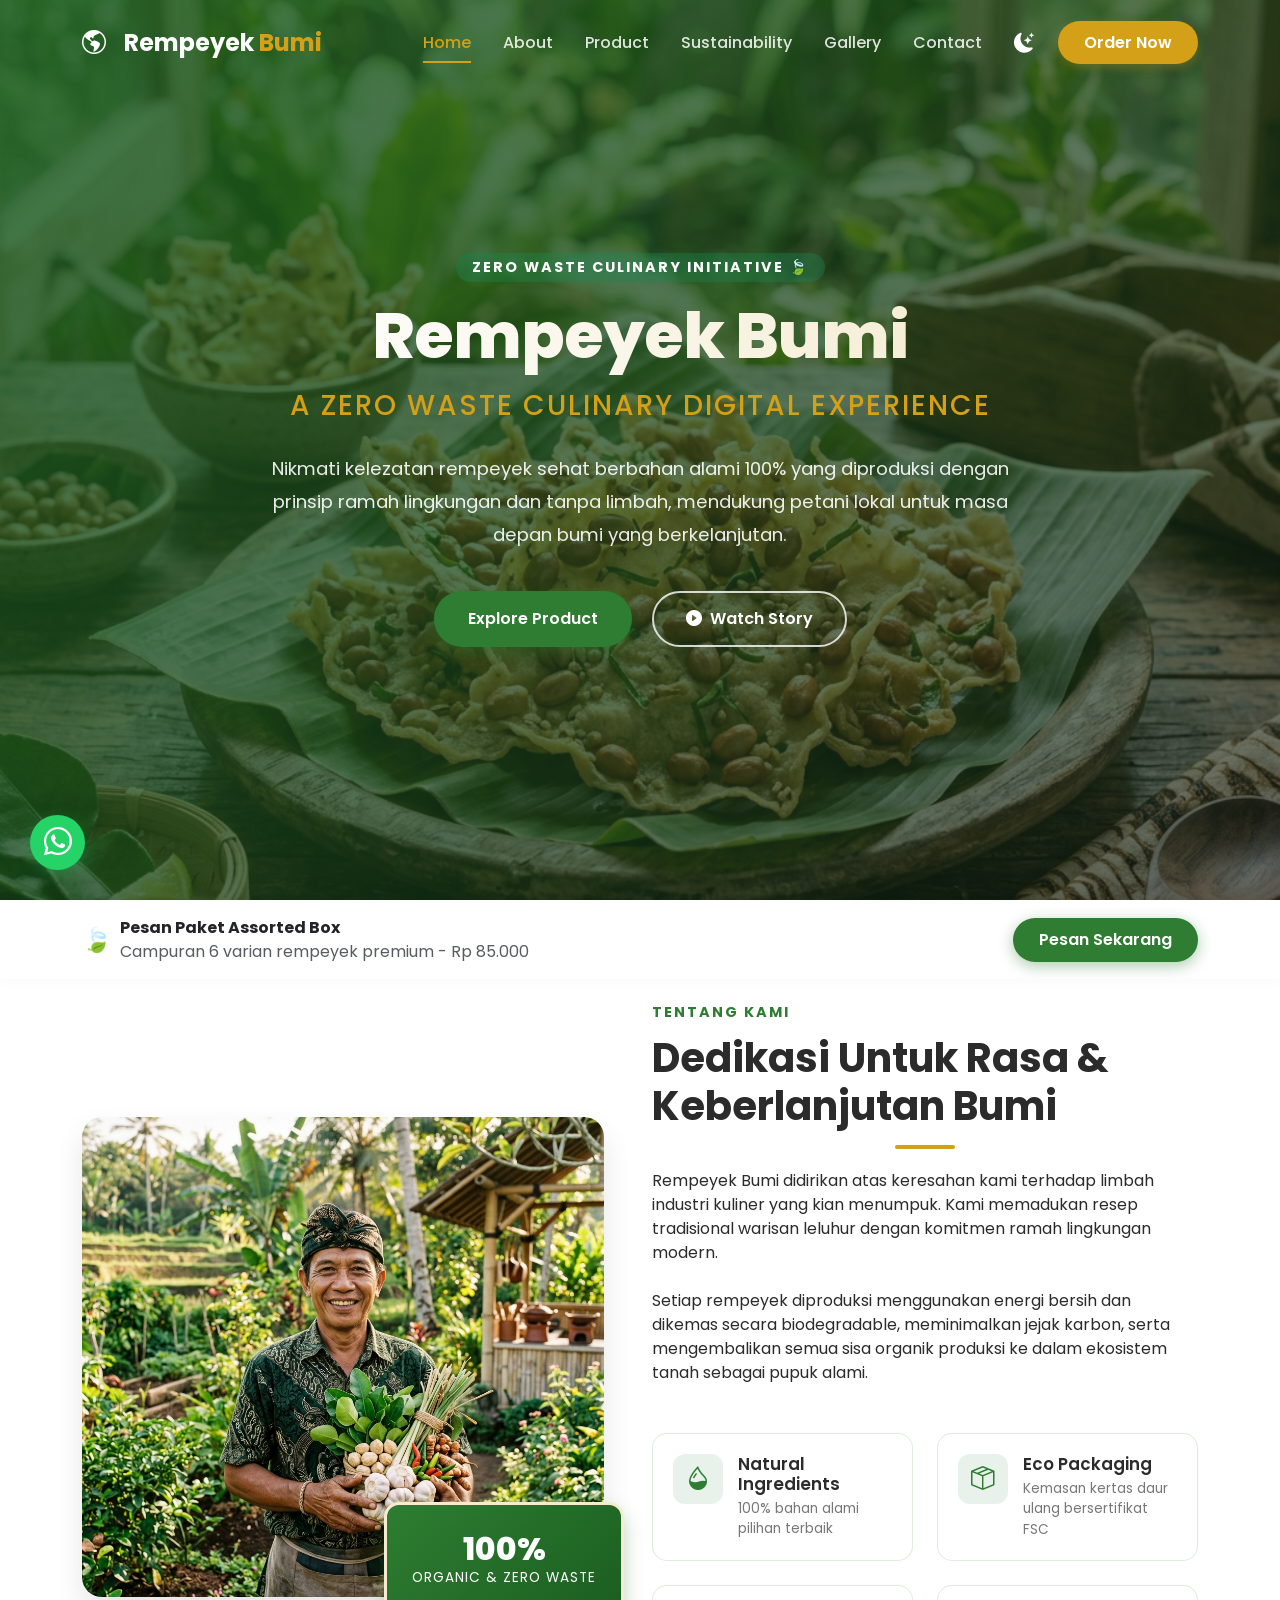
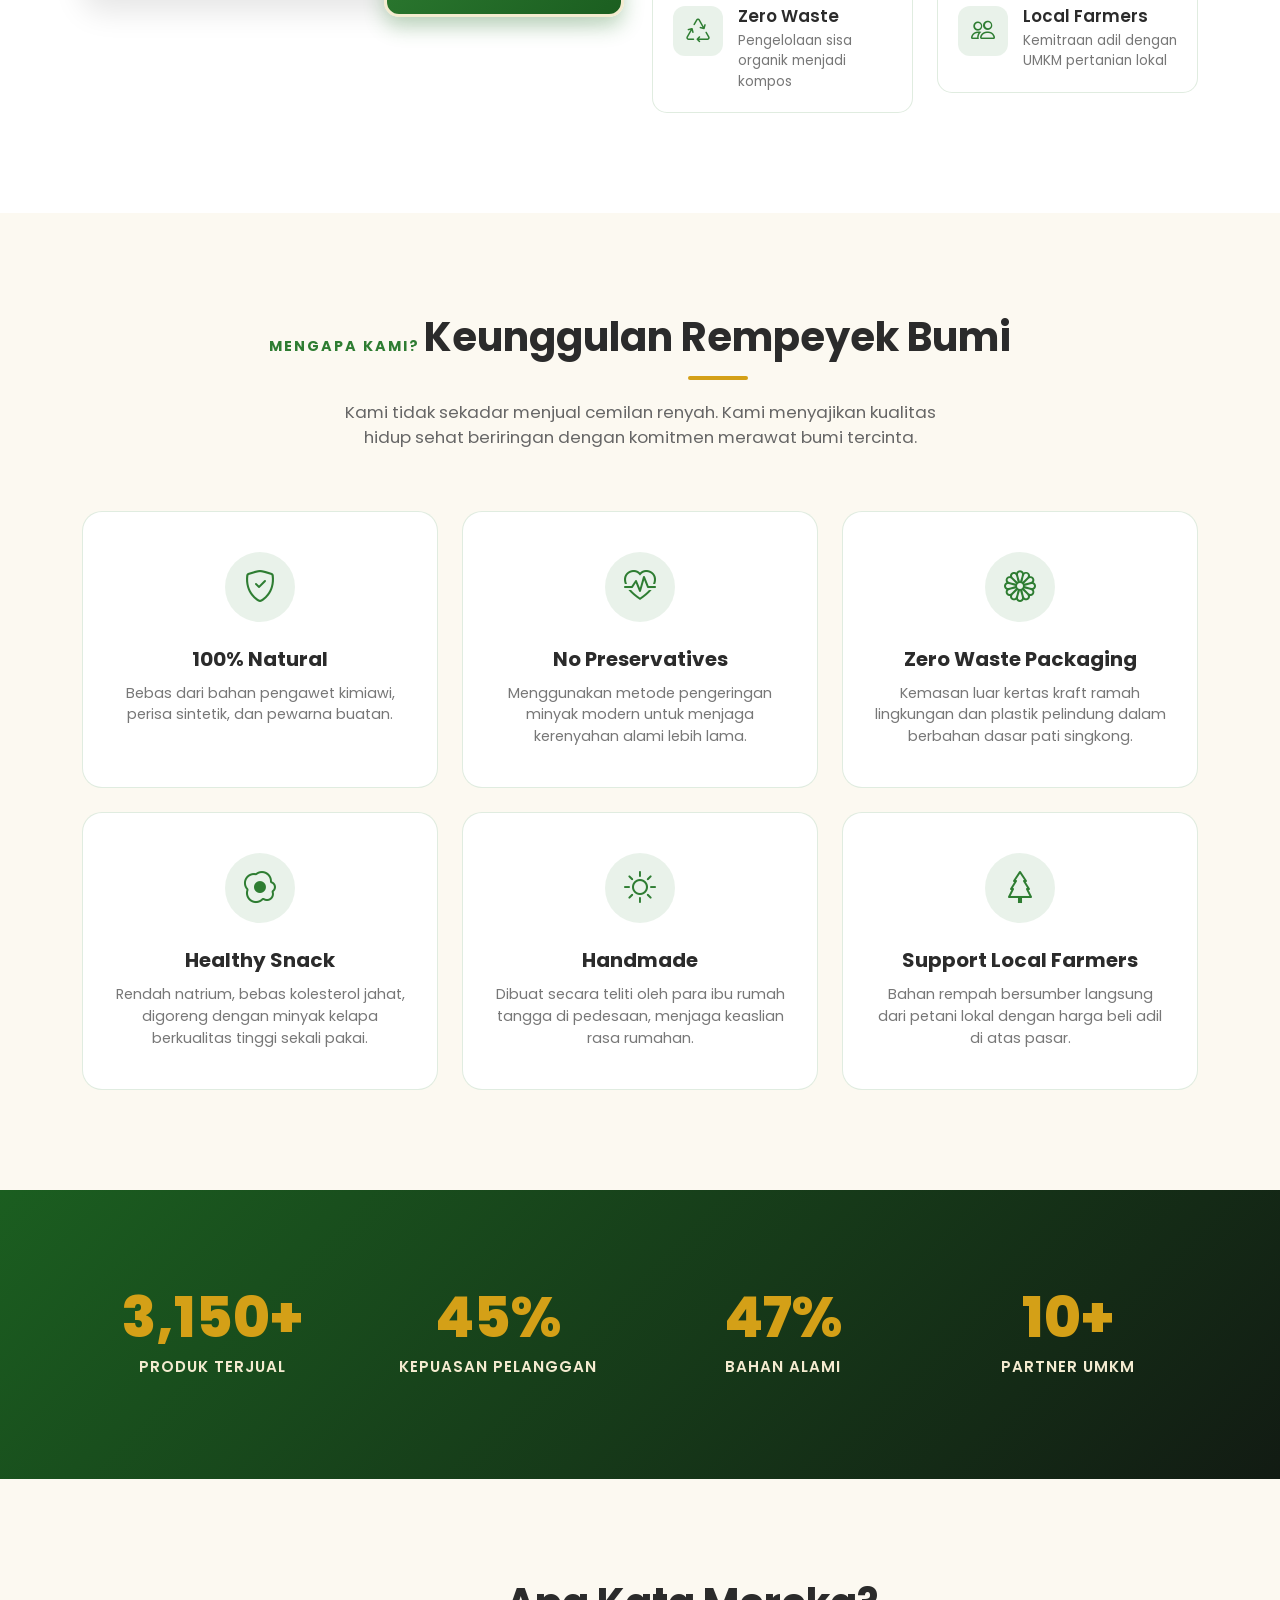
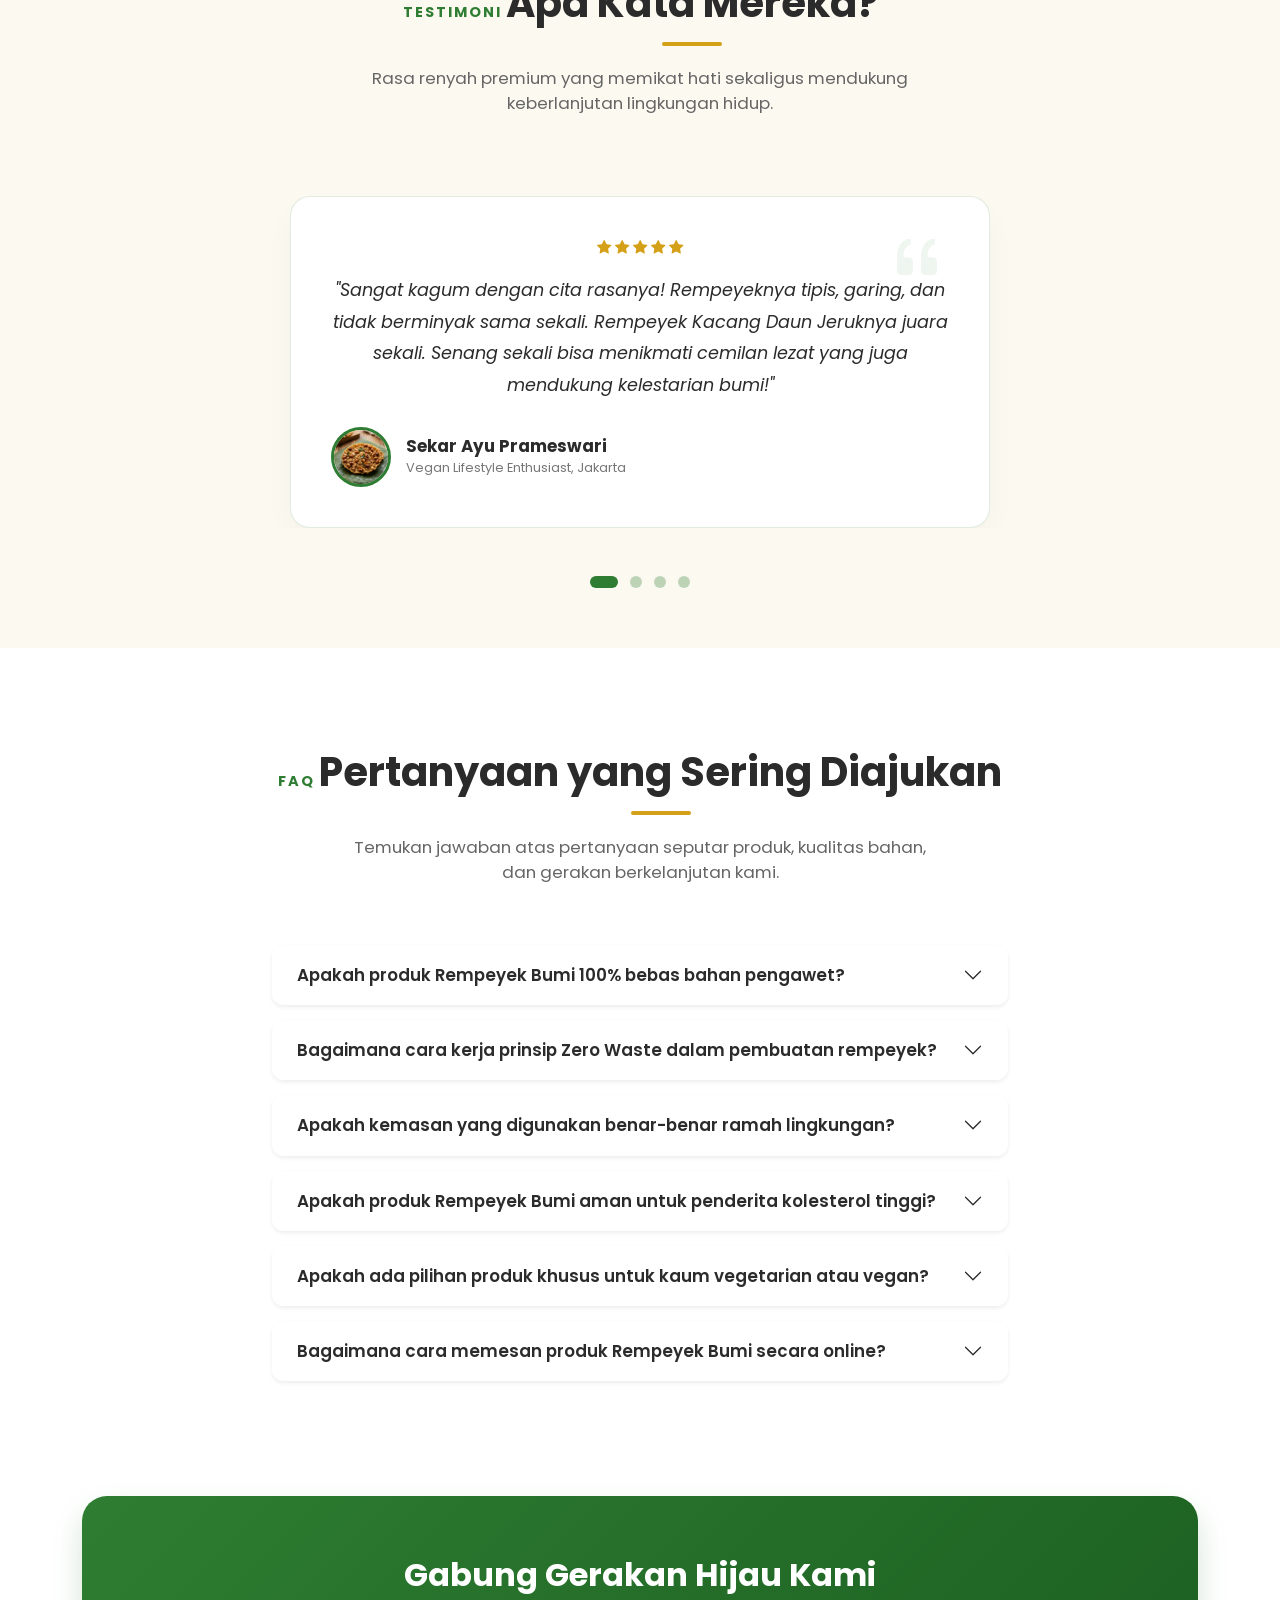
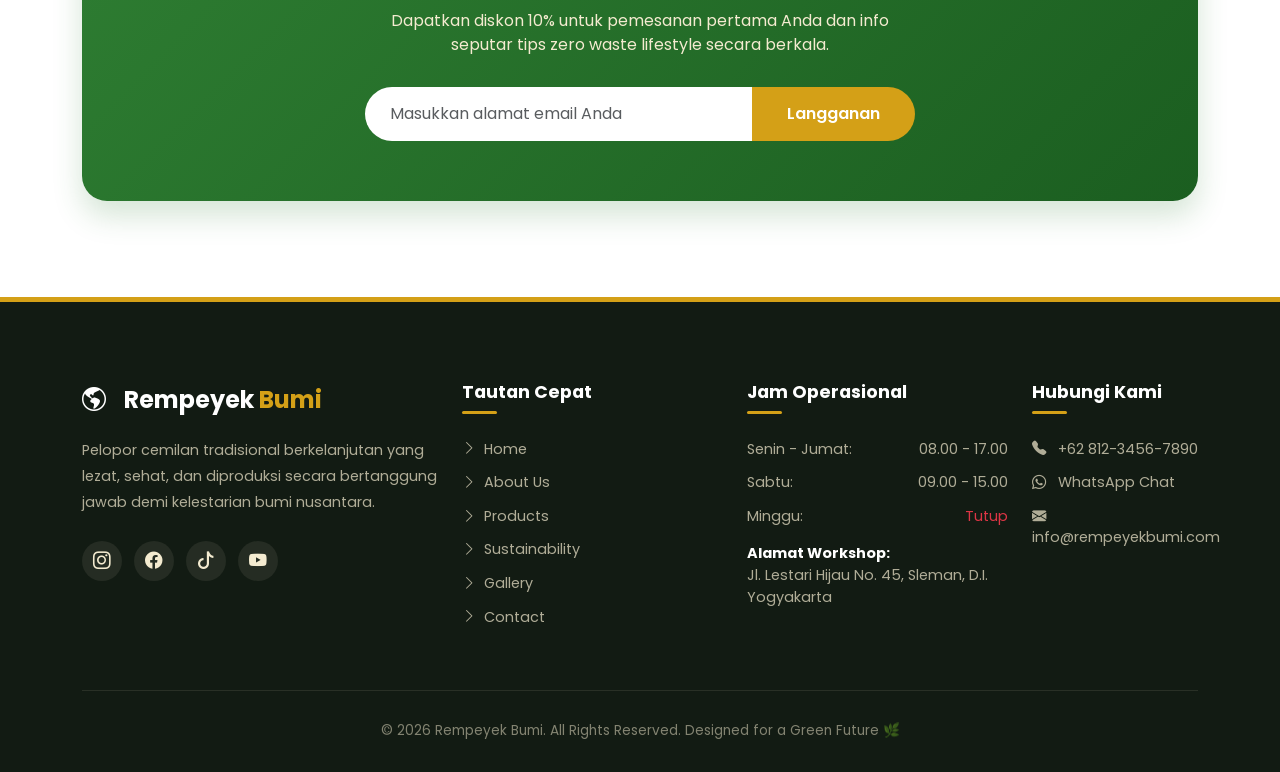
==== index.html @ d3e13c8d "project lomba" ====
<!DOCTYPE html>
<html lang="id">
<head>
    <meta charset="UTF-8">
    <meta name="viewport" content="width=device-width, initial-scale=1.0">
    <title>Rempeyek Bumi | A Zero Waste Culinary Digital Experience</title>
    <meta name="description" content="Nikmati rempeyek sehat berbahan alami yang diproduksi dengan prinsip ramah lingkungan dan zero-waste untuk masa depan yang lebih hijau.">
    <meta name="keywords" content="Rempeyek Bumi, Rempeyek Sehat, Zero Waste Culinary, Eco Friendly Snack, Rempeyek Premium, Kuliner Berkelanjutan">
    <meta name="author" content="Rempeyek Bumi Team">

    <!-- Favicon -->
    <link rel="icon" type="image/png" href="assets/logo.png" onerror="this.src='https://cdn-icons-png.flaticon.com/512/188/188333.png'">

    <!-- Google Fonts (Poppins) -->
    <link rel="preconnect" href="https://fonts.googleapis.com">
    <link rel="preconnect" href="https://fonts.gstatic.com" crossorigin>
    <link href="https://fonts.googleapis.com/css2?family=Poppins:ital,wght@0,300;0,400;0,500;0,600;0,700;0,800;1,400&display=swap" rel="stylesheet">

    <!-- Bootstrap 5 CSS -->
    <link href="https://cdn.jsdelivr.net/npm/bootstrap@5.3.3/dist/css/bootstrap.min.css" rel="stylesheet">
    
    <!-- Bootstrap Icons -->
    <link href="https://cdn.jsdelivr.net/npm/bootstrap-icons@1.11.3/font/bootstrap-icons.min.css" rel="stylesheet">

    <!-- Custom CSS -->
    <link rel="stylesheet" href="css/style.css">
    <link rel="stylesheet" href="css/responsive.css">
   
</head>
<body>

    <!-- Preloader -->
    <div id="preloader">
        <div class="spinner"></div>
    </div>

    <!-- Scroll Progress Bar -->
    <div class="scroll-progress-container">
        <div class="scroll-progress-bar"></div>
    </div>

    <!-- Sticky Navbar -->
    <nav class="navbar navbar-expand-lg fixed-top">
        <div class="container">
            <a class="navbar-brand" href="index.html">
                <i class="bi bi-globe-americas text-accent me-2"></i>
                <span class="fw-bold">Rempeyek <span style="color: var(--accent-color);">Bumi</span></span>
            </a>
            
            <div class="d-flex align-items-center d-lg-none gap-2">
                <!-- Dark Mode Toggle Mobile -->
                <button class="theme-toggle-btn" id="themeToggleMobile" onclick="document.getElementById('themeToggle').click()" aria-label="Toggle Theme">
                    <i class="bi bi-moon-stars-fill"></i>
                </button>
                <button class="navbar-toggler" type="button" data-bs-toggle="collapse" data-bs-target="#navbarNav" aria-controls="navbarNav" aria-expanded="false" aria-label="Toggle navigation">
                    <span class="navbar-toggler-icon"></span>
                </button>
            </div>

            <div class="collapse navbar-collapse" id="navbarNav">
                <ul class="navbar-nav ms-auto align-items-lg-center">
                    <li class="nav-item">
                        <a class="nav-link" href="index.html">Home</a>
                    </li>
                    <li class="nav-item">
                        <a class="nav-link" href="about.html">About</a>
                    </li>
                    <li class="nav-item">
                        <a class="nav-link" href="product.html">Product</a>
                    </li>
                    <li class="nav-item">
                        <a class="nav-link" href="sustainability.html">Sustainability</a>
                    </li>
                    <li class="nav-item">
                        <a class="nav-link" href="sustainability.html#gallery">Gallery</a>
                    </li>
                    <li class="nav-item">
                        <a class="nav-link" href="contact.html">Contact</a>
                    </li>
                    <!-- Dark Mode Toggle Desktop -->
                    <li class="nav-item d-none d-lg-block ms-2 me-3">
                        <button class="theme-toggle-btn" id="themeToggle" aria-label="Toggle Theme">
                            <i class="bi bi-moon-stars-fill"></i>
                        </button>
                    </li>
                    <li class="nav-item">
                        <a class="btn-nav-order" href="product.html">Order Now</a>
                    </li>
                </ul>
            </div>
        </div>
    </nav>

    <!-- Hero Section -->
    <header class="hero-section" style="background-image: url('img/hero-bg.png');">
        <div class="hero-overlay"></div>
        <div class="container text-center hero-content">
            <span class="section-tag text-white bg-success px-3 py-1 rounded-pill mb-3 fs-7" style="--bs-bg-opacity: .35;">
                Zero Waste Culinary Initiative 🍃
            </span>
            <h1 class="hero-title fade-up-element animated">Rempeyek Bumi</h1>
            <p class="hero-subtitle fade-up-element animated">A Zero Waste Culinary Digital Experience</p>
            <p class="hero-desc mx-auto fade-up-element animated">
                Nikmati kelezatan rempeyek sehat berbahan alami 100% yang diproduksi dengan prinsip ramah lingkungan dan tanpa limbah, mendukung petani lokal untuk masa depan bumi yang berkelanjutan.
            </p>
            <div class="hero-buttons fade-up-element animated">
                <a href="product.html" class="btn btn-primary-custom">Explore Product</a>
                <button type="button" class="btn btn-secondary-custom" data-bs-toggle="modal" data-bs-target="#videoStoryModal">
                    <i class="bi bi-play-circle-fill"></i> Watch Story
                </button>
            </div>
        </div>
    </header>

    <!-- Video Story Modal -->
    <div class="modal fade" id="videoStoryModal" tabindex="-1" aria-labelledby="videoStoryModalLabel" aria-hidden="true">
        <div class="modal-dialog modal-lg modal-dialog-centered">
            <div class="modal-content border-0" style="background-color: var(--card-bg);">
                <div class="modal-header border-0 pb-0">
                    <h5 class="modal-title fw-bold" id="videoStoryModalLabel" style="color: var(--primary-color);">Kisah Rempeyek Bumi</h5>
                    <button type="button" class="btn-close" data-bs-dismiss="modal" aria-label="Close"></button>
                </div>
                <div class="modal-body py-4">
                    <div class="ratio ratio-16x9 rounded-3 overflow-hidden shadow">
                        <!-- Premium Story Placeholder Video or beautiful visual -->
                        <iframe src="https://www.youtube.com/embed/dQw4w9WgXcQ?autoplay=0" title="Kisah Bumi Rempeyek" allowfullscreen></iframe>
                    </div>
                    <p class="mt-3 text-muted text-center fs-7">
                        Tonton bagaimana kami mengubah bahan baku lokal pilihan menjadi rempeyek premium tanpa menghasilkan limbah plastik dan sisa produksi.
                    </p>
                </div>
            </div>
        </div>
    </div>

    <!-- About Section -->
    <section class="section-padding" id="about">
        <div class="container">
            <div class="row align-items-center">
                <!-- Kiri Gambar -->
                <div class="col-lg-6 fade-up-element">
                    <div class="about-img-wrapper me-lg-4">
                        <img src="img/about-chef.png" alt="Produksi Alami Rempeyek Bumi" class="about-img">
                        <div class="about-experience-badge">
                            <h3>100%</h3>
                            <p>Organic & Zero Waste</p>
                        </div>
                    </div>
                </div>
                <!-- Kanan Deskripsi -->
                <div class="col-lg-6 mt-5 mt-lg-0 fade-up-element justify">
                    <span class="section-tag">Tentang Kami</span>
                    <h2 class="section-title text-start">Dedikasi Untuk Rasa & Keberlanjutan Bumi</h2>
                    <p class="mb-4">
                        Rempeyek Bumi didirikan atas keresahan kami terhadap limbah industri kuliner yang kian menumpuk. Kami memadukan resep tradisional warisan leluhur dengan komitmen ramah lingkungan modern. 
                    </p>
                    <p class="mb-5">
                        Setiap rempeyek diproduksi menggunakan energi bersih dan dikemas secara biodegradable, meminimalkan jejak karbon, serta mengembalikan semua sisa organik produksi ke dalam ekosistem tanah sebagai pupuk alami.
                    </p>
                    
                    <!-- 4 Icon Bootstrap Layout -->
                    <div class="row g-4">
                        <div class="col-sm-6">
                            <div class="about-icon-card">
                                <div class="about-icon-wrapper">
                                    <i class="bi bi-droplet-half"></i>
                                </div>
                                <div>
                                    <h5>Natural Ingredients</h5>
                                    <p>100% bahan alami pilihan terbaik</p>
                                </div>
                            </div>
                        </div>
                        <div class="col-sm-6">
                            <div class="about-icon-card">
                                <div class="about-icon-wrapper">
                                    <i class="bi bi-box-seam"></i>
                                </div>
                                <div>
                                    <h5>Eco Packaging</h5>
                                    <p>Kemasan kertas daur ulang bersertifikat FSC</p>
                                </div>
                            </div>
                        </div>
                        <div class="col-sm-6">
                            <div class="about-icon-card">
                                <div class="about-icon-wrapper">
                                    <i class="bi bi-recycle"></i>
                                </div>
                                <div>
                                    <h5>Zero Waste</h5>
                                    <p>Pengelolaan sisa organik menjadi kompos</p>
                                </div>
                            </div>
                        </div>
                        <div class="col-sm-6">
                            <div class="about-icon-card">
                                <div class="about-icon-wrapper">
                                    <i class="bi bi-people"></i>
                                </div>
                                <div>
                                    <h5>Local Farmers</h5>
                                    <p>Kemitraan adil dengan UMKM pertanian lokal</p>
                                </div>
                            </div>
                        </div>
                    </div>
                </div>
            </div>
        </div>
    </section>

    <!-- Why Choose Us -->
    <section class="section-padding bg-cream-section">
        <div class="container text-center">
            <span class="section-tag">Mengapa Kami?</span>
            <h2 class="section-title">Keunggulan Rempeyek Bumi</h2>
            <p class="section-desc">
                Kami tidak sekadar menjual cemilan renyah. Kami menyajikan kualitas hidup sehat beriringan dengan komitmen merawat bumi tercinta.
            </p>

            <div class="row g-4">
                <!-- 1 -->
                <div class="col-md-4 col-sm-6 fade-up-element">
                    <div class="choose-card">
                        <div class="choose-icon-wrapper">
                            <i class="bi bi-shield-check"></i>
                        </div>
                        <h4>100% Natural</h4>
                        <p>Bebas dari bahan pengawet kimiawi, perisa sintetik, dan pewarna buatan.</p>
                    </div>
                </div>
                <!-- 2 -->
                <div class="col-md-4 col-sm-6 fade-up-element">
                    <div class="choose-card">
                        <div class="choose-icon-wrapper">
                            <i class="bi bi-heart-pulse"></i>
                        </div>
                        <h4>No Preservatives</h4>
                        <p>Menggunakan metode pengeringan minyak modern untuk menjaga kerenyahan alami lebih lama.</p>
                    </div>
                </div>
                <!-- 3 -->
                <div class="col-md-4 col-sm-6 fade-up-element">
                    <div class="choose-card">
                        <div class="choose-icon-wrapper">
                            <i class="bi bi-flower1"></i>
                        </div>
                        <h4>Zero Waste Packaging</h4>
                        <p>Kemasan luar kertas kraft ramah lingkungan dan plastik pelindung dalam berbahan dasar pati singkong.</p>
                    </div>
                </div>
                <!-- 4 -->
                <div class="col-md-4 col-sm-6 fade-up-element">
                    <div class="choose-card">
                        <div class="choose-icon-wrapper">
                            <i class="bi bi-egg-fried"></i>
                        </div>
                        <h4>Healthy Snack</h4>
                        <p>Rendah natrium, bebas kolesterol jahat, digoreng dengan minyak kelapa berkualitas tinggi sekali pakai.</p>
                    </div>
                </div>
                <!-- 5 -->
                <div class="col-md-4 col-sm-6 fade-up-element">
                    <div class="choose-card">
                        <div class="choose-icon-wrapper">
                            <i class="bi bi-brightness-high"></i>
                        </div>
                        <h4>Handmade</h4>
                        <p>Dibuat secara teliti oleh para ibu rumah tangga di pedesaan, menjaga keaslian rasa rumahan.</p>
                    </div>
                </div>
                <!-- 6 -->
                <div class="col-md-4 col-sm-6 fade-up-element">
                    <div class="choose-card">
                        <div class="choose-icon-wrapper">
                            <i class="bi bi-tree"></i>
                        </div>
                        <h4>Support Local Farmers</h4>
                        <p>Bahan rempah bersumber langsung dari petani lokal dengan harga beli adil di atas pasar.</p>
                    </div>
                </div>
            </div>
        </div>
    </section>

    <!-- Statistics Section -->
    <section class="stats-section">
        <div class="container">
            <div class="row text-center g-4">
                <div class="col-md-3 col-6">
                    <div class="stats-card">
                        <div class="stats-number" data-count="5000" data-suffix="+">0</div>
                        <div class="stats-label">Produk Terjual</div>
                    </div>
                </div>
                <div class="col-md-3 col-6">
                    <div class="stats-card">
                        <div class="stats-number" data-count="95" data-suffix="%">0</div>
                        <div class="stats-label">Kepuasan Pelanggan</div>
                    </div>
                </div>
                <div class="col-md-3 col-6">
                    <div class="stats-card">
                        <div class="stats-number" data-count="100" data-suffix="%">0</div>
                        <div class="stats-label">Bahan Alami</div>
                    </div>
                </div>
                <div class="col-md-3 col-6">
                    <div class="stats-card">
                        <div class="stats-number" data-count="20" data-suffix="+">0</div>
                        <div class="stats-label">Partner UMKM</div>
                    </div>
                </div>
            </div>
        </div>
    </section>

    <!-- Customer Testimonials -->
    <section class="section-padding bg-cream-section">
        <div class="container text-center">
            <span class="section-tag">Testimoni</span>
            <h2 class="section-title">Apa Kata Mereka?</h2>
            <p class="section-desc">
                Rasa renyah premium yang memikat hati sekaligus mendukung keberlanjutan lingkungan hidup.
            </p>

            <!-- Bootstrap Carousel Testimonial -->
            <div id="testimonialCarousel" class="carousel slide testimonial-carousel fade-up-element" data-bs-ride="carousel">
                <div class="carousel-indicators mb-0" style="bottom: -40px;">
                    <button type="button" data-bs-target="#testimonialCarousel" data-bs-slide-to="0" class="active" aria-current="true" aria-label="Slide 1"></button>
                    <button type="button" data-bs-target="#testimonialCarousel" data-bs-slide-to="1" aria-label="Slide 2"></button>
                    <button type="button" data-bs-target="#testimonialCarousel" data-bs-slide-to="2" aria-label="Slide 3"></button>
                    <button type="button" data-bs-target="#testimonialCarousel" data-bs-slide-to="3" aria-label="Slide 4"></button>
                </div>
                <div class="carousel-inner">
                    <!-- Testimonial 1 -->
                    <div class="carousel-item active">
                        <div class="testimonial-card">
                            <i class="bi bi-quote testimonial-quote-icon"></i>
                            <div class="product-rating mb-3">
                                <i class="bi bi-star-fill"></i>
                                <i class="bi bi-star-fill"></i>
                                <i class="bi bi-star-fill"></i>
                                <i class="bi bi-star-fill"></i>
                                <i class="bi bi-star-fill"></i>
                            </div>
                            <p class="testimonial-text">
                                "Sangat kagum dengan cita rasanya! Rempeyeknya tipis, garing, dan tidak berminyak sama sekali. Rempeyek Kacang Daun Jeruknya juara sekali. Senang sekali bisa menikmati cemilan lezat yang juga mendukung kelestarian bumi!"
                            </p>
                            <div class="testimonial-user">
                                <img src="img/prod-kacang.png" alt="Foto Pelanggan" class="testimonial-user-img" onerror="this.src='https://images.unsplash.com/photo-1534528741775-53994a69daeb?auto=format&fit=crop&w=150&q=80'">
                                <div class="testimonial-user-info text-start">
                                    <h5>Sekar Ayu Prameswari</h5>
                                    <p>Vegan Lifestyle Enthusiast, Jakarta</p>
                                </div>
                            </div>
                        </div>
                    </div>
                    <!-- Testimonial 2 -->
                    <div class="carousel-item">
                        <div class="testimonial-card">
                            <i class="bi bi-quote testimonial-quote-icon"></i>
                            <div class="product-rating mb-3">
                                <i class="bi bi-star-fill"></i>
                                <i class="bi bi-star-fill"></i>
                                <i class="bi bi-star-fill"></i>
                                <i class="bi bi-star-fill"></i>
                                <i class="bi bi-star-half"></i>
                            </div>
                            <p class="testimonial-text">
                                "Biasanya saya khawatir kalau makan rempeyek karena minyaknya yang berlebih. Tapi di Rempeyek Bumi ini rasanya sangat bersih di tenggorokan, tidak seret. Pengemasan dengan kantong kertas daur ulang juga sangat rapi dan estetik."
                            </p>
                            <div class="testimonial-user">
                                <img src="img/prod-teri.png" alt="Foto Pelanggan" class="testimonial-user-img" onerror="this.src='https://images.unsplash.com/photo-1507003211169-0a1dd7228f2d?auto=format&fit=crop&w=150&q=80'">
                                <div class="testimonial-user-info text-start">
                                    <h5>Budi Hartono</h5>
                                    <p>Pecinta Kuliner Nusantara, Bandung</p>
                                </div>
                            </div>
                        </div>
                    </div>
                    <!-- Testimonial 3 -->
                    <div class="carousel-item">
                        <div class="testimonial-card">
                            <i class="bi bi-quote testimonial-quote-icon"></i>
                            <div class="product-rating mb-3">
                                <i class="bi bi-star-fill"></i>
                                <i class="bi bi-star-fill"></i>
                                <i class="bi bi-star-fill"></i>
                                <i class="bi bi-star-fill"></i>
                                <i class="bi bi-star-fill"></i>
                            </div>
                            <p class="testimonial-text">
                                "Keluarga saya paling suka Rempeyek Udang. Udang rebonnya melimpah dan renyah. Konsep ramah lingkungan zero waste-nya benar-benar nyata, bahkan sisa remukannya saya pakai untuk taburan nasi hangat, tidak terbuang!"
                            </p>
                            <div class="testimonial-user">
                                <img src="img/prod-udang.png" alt="Foto Pelanggan" class="testimonial-user-img" onerror="this.src='https://images.unsplash.com/photo-1494790108377-be9c29b29330?auto=format&fit=crop&w=150&q=80'">
                                <div class="testimonial-user-info text-start">
                                    <h5>Citra Lestari</h5>
                                    <p>Ibu Rumah Tangga, Yogyakarta</p>
                                </div>
                            </div>
                        </div>
                    </div>
                    <!-- Testimonial 4 -->
                    <div class="carousel-item">
                        <div class="testimonial-card">
                            <i class="bi bi-quote testimonial-quote-icon"></i>
                            <div class="product-rating mb-3">
                                <i class="bi bi-star-fill"></i>
                                <i class="bi bi-star-fill"></i>
                                <i class="bi bi-star-fill"></i>
                                <i class="bi bi-star-fill"></i>
                                <i class="bi bi-star-fill"></i>
                            </div>
                            <p class="testimonial-text">
                                "Sebagai pegiat gerakan zero waste, saya sangat mendukung inisiatif Rempeyek Bumi. Cemilannya sangat nikmat dan ramah lingkungan. Pelayanannya ramah dan pengiriman menggunakan kotak kardus bekas bersih daur ulang yang keren."
                            </p>
                            <div class="testimonial-user">
                                <img src="img/prod-daunjeruk.png" alt="Foto Pelanggan" class="testimonial-user-img" onerror="this.src='https://images.unsplash.com/photo-1628157582853-a796fa650a6a?auto=format&fit=crop&w=150&q=80'">
                                <div class="testimonial-user-info text-start">
                                    <h5>Dimas Prasetyo</h5>
                                    <p>Aktivis Lingkungan Hidup, Surabaya</p>
                                </div>
                            </div>
                        </div>
                    </div>
                </div>
            </div>
        </div>
    </section>

    <!-- FAQ Accordion -->
    <section class="section-padding">
        <div class="container">
            <div class="text-center">
                <span class="section-tag">FAQ</span>
                <h2 class="section-title">Pertanyaan yang Sering Diajukan</h2>
                <p class="section-desc">
                    Temukan jawaban atas pertanyaan seputar produk, kualitas bahan, dan gerakan berkelanjutan kami.
                </p>
            </div>

            <div class="row justify-content-center">
                <div class="col-lg-8">
                    <div class="accordion faq-accordion" id="faqAccordion">
                        <!-- FAQ 1 -->
                        <div class="accordion-item border-0 shadow-sm">
                            <h3 class="accordion-header">
                                <button class="accordion-button collapsed" type="button" data-bs-toggle="collapse" data-bs-target="#faq-1" aria-expanded="false" aria-controls="faq-1">
                                    Apakah produk Rempeyek Bumi 100% bebas bahan pengawet?
                                </button>
                            </h3>
                            <div id="faq-1" class="accordion-collapse collapse" data-bs-parent="#faqAccordion">
                                <div class="accordion-body">
                                    Ya, betul sekali. Kami sama sekali tidak menggunakan bahan pengawet kimiawi. Kerenyahan rempeyek kami diperoleh dari teknik penirisan minyak sentrifugasi khusus dan kemasan yang kedap udara secara alami.
                                </div>
                            </div>
                        </div>
                        <!-- FAQ 2 -->
                        <div class="accordion-item border-0 shadow-sm">
                            <h3 class="accordion-header">
                                <button class="accordion-button collapsed" type="button" data-bs-toggle="collapse" data-bs-target="#faq-2" aria-expanded="false" aria-controls="faq-2">
                                    Bagaimana cara kerja prinsip Zero Waste dalam pembuatan rempeyek?
                                </button>
                            </h3>
                            <div id="faq-2" class="accordion-collapse collapse" data-bs-parent="#faqAccordion">
                                <div class="accordion-body">
                                    Kami menerapkan siklus tertutup. Semua kulit bawang dan sisa sayuran diolah menjadi kaldu jamur alami. Sisa minyak goreng kelapa didistribusikan ke produsen sabun organik lokal, sedangkan sisa adonan tepung yang berceceran diolah menjadi bahan kompos tanah kebun organik kami.
                                </div>
                            </div>
                        </div>
                        <!-- FAQ 3 -->
                        <div class="accordion-item border-0 shadow-sm">
                            <h3 class="accordion-header">
                                <button class="accordion-button collapsed" type="button" data-bs-toggle="collapse" data-bs-target="#faq-3" aria-expanded="false" aria-controls="faq-3">
                                    Apakah kemasan yang digunakan benar-benar ramah lingkungan?
                                </button>
                            </h3>
                            <div id="faq-3" class="accordion-collapse collapse" data-bs-parent="#faqAccordion">
                                <div class="accordion-body">
                                    Sangat benar. Kemasan luar terbuat dari kertas Kraft bersertifikat FSC yang mudah didaur ulang. Untuk menjaga kerenyahan, kami menggunakan seal dalam berbahan bio-plastik pati singkong yang dapat terurai secara biologis (biodegradable) dalam tanah hanya dalam waktu 90 hari.
                                </div>
                            </div>
                        </div>
                        <!-- FAQ 4 -->
                        <div class="accordion-item border-0 shadow-sm">
                            <h3 class="accordion-header">
                                <button class="accordion-button collapsed" type="button" data-bs-toggle="collapse" data-bs-target="#faq-4" aria-expanded="false" aria-controls="faq-4">
                                    Apakah produk Rempeyek Bumi aman untuk penderita kolesterol tinggi?
                                </button>
                            </h3>
                            <div id="faq-4" class="accordion-collapse collapse" data-bs-parent="#faqAccordion">
                                <div class="accordion-body">
                                    Produk kami digoreng menggunakan minyak kelapa organik sekali pakai (bukan minyak kelapa sawit curah yang dipakai berulang kali). Selain itu, kandungan minyak ditiriskan hingga 98% kering, sehingga sangat rendah lemak jenuh dan aman dikonsumsi sebagai cemilan sehat.
                                </div>
                            </div>
                        </div>
                        <!-- FAQ 5 -->
                        <div class="accordion-item border-0 shadow-sm">
                            <h3 class="accordion-header">
                                <button class="accordion-button collapsed" type="button" data-bs-toggle="collapse" data-bs-target="#faq-5" aria-expanded="false" aria-controls="faq-5">
                                    Apakah ada pilihan produk khusus untuk kaum vegetarian atau vegan?
                                </button>
                            </h3>
                            <div id="faq-5" class="accordion-collapse collapse" data-bs-parent="#faqAccordion">
                                <div class="accordion-body">
                                    Ada. Varian <strong>Rempeyek Vegan</strong> dan <strong>Rempeyek Daun Jeruk</strong> sama sekali tidak menggunakan udang rebon, telur, atau produk hewani lainnya. Kami mengganti telur dengan emulsi pati biji rami (flaxseed) organik untuk mendapatkan kerenyahan yang sama.
                                </div>
                            </div>
                        </div>
                        <!-- FAQ 6 -->
                        <div class="accordion-item border-0 shadow-sm">
                            <h3 class="accordion-header">
                                <button class="accordion-button collapsed" type="button" data-bs-toggle="collapse" data-bs-target="#faq-6" aria-expanded="false" aria-controls="faq-6">
                                    Bagaimana cara memesan produk Rempeyek Bumi secara online?
                                </button>
                            </h3>
                            <div id="faq-6" class="accordion-collapse collapse" data-bs-parent="#faqAccordion">
                                <div class="accordion-body">
                                    Anda cukup mengklik tombol "Order Now" atau mengunjungi menu Product untuk memilih varian rempeyek. Tombol "Pesan via WA" akan mengarahkan Anda langsung ke admin WhatsApp kami dengan pesan pemesanan yang terisi otomatis.
                                </div>
                            </div>
                        </div>
                    </div>
                </div>
            </div>
        </div>
    </section>

    <!-- Newsletter Section -->
    <section class="container pb-5 mb-5">
        <div class="newsletter-card">
            <h3>Gabung Gerakan Hijau Kami</h3>
            <p>Dapatkan diskon 10% untuk pemesanan pertama Anda dan info seputar tips zero waste lifestyle secara berkala.</p>
            <form class="newsletter-form" id="newsletterForm">
                <div class="input-group">
                    <input type="email" class="form-control newsletter-input" placeholder="Masukkan alamat email Anda" required aria-label="Email Address">
                    <button class="btn btn-newsletter" type="submit">Langganan</button>
                </div>
            </form>
        </div>
    </section>

    <!-- Footer -->
    <footer class="footer">
        <div class="container">
            <div class="row g-4">
                <div class="col-lg-4 col-md-6">
                    <a class="footer-brand" href="index.html">
                        <i class="bi bi-globe-americas text-accent me-2"></i>
                        <span>Rempeyek <span style="color: var(--accent-color);">Bumi</span></span>
                    </a>
                    <p class="footer-desc">
                        Pelopor cemilan tradisional berkelanjutan yang lezat, sehat, dan diproduksi secara bertanggung jawab demi kelestarian bumi nusantara.
                    </p>
                    <div class="social-links">
                        <a href="https://instagram.com" target="_blank" class="social-btn" aria-label="Instagram"><i class="bi bi-instagram"></i></a>
                        <a href="https://facebook.com" target="_blank" class="social-btn" aria-label="Facebook"><i class="bi bi-facebook"></i></a>
                        <a href="https://tiktok.com" target="_blank" class="social-btn" aria-label="TikTok"><i class="bi bi-tiktok"></i></a>
                        <a href="https://youtube.com" target="_blank" class="social-btn" aria-label="YouTube"><i class="bi bi-youtube"></i></a>
                    </div>
                </div>
                
                <div class="col-lg-3 col-md-6">
                    <h5 class="footer-title">Tautan Cepat</h5>
                    <ul class="footer-links">
                        <li><a href="index.html"><i class="bi bi-chevron-right me-1"></i> Home</a></li>
                        <li><a href="about.html"><i class="bi bi-chevron-right me-1"></i> About Us</a></li>
                        <li><a href="product.html"><i class="bi bi-chevron-right me-1"></i> Products</a></li>
                        <li><a href="sustainability.html"><i class="bi bi-chevron-right me-1"></i> Sustainability</a></li>
                        <li><a href="sustainability.html#gallery"><i class="bi bi-chevron-right me-1"></i> Gallery</a></li>
                        <li><a href="contact.html"><i class="bi bi-chevron-right me-1"></i> Contact</a></li>
                    </ul>
                </div>

                <div class="col-lg-3 col-md-6">
                    <h5 class="footer-title">Jam Operasional</h5>
                    <ul class="footer-links" style="color: rgba(244, 235, 208, 0.7);">
                        <li class="d-flex justify-content-between"><span>Senin - Jumat:</span> <span>08.00 - 17.00</span></li>
                        <li class="d-flex justify-content-between"><span>Sabtu:</span> <span>09.00 - 15.00</span></li>
                        <li class="d-flex justify-content-between"><span>Minggu:</span> <span class="text-danger">Tutup</span></li>
                        <li class="mt-3">
                            <span class="d-block fw-bold text-white">Alamat Workshop:</span>
                            Jl. Lestari Hijau No. 45, Sleman, D.I. Yogyakarta
                        </li>
                    </ul>
                </div>

                <div class="col-lg-2 col-md-6">
                    <h5 class="footer-title">Hubungi Kami</h5>
                    <ul class="footer-links">
                        <li><a href="tel:+6281234567890"><i class="bi bi-telephone-fill me-2 text-accent"></i> +62 812-3456-7890</a></li>
                        <li><a href="https://wa.me/6281234567890" target="_blank"><i class="bi bi-whatsapp me-2 text-accent"></i> WhatsApp Chat</a></li>
                        <li><a href="mailto:info@rempeyekbumi.com"><i class="bi bi-envelope-fill me-2 text-accent"></i> info@rempeyekbumi.com</a></li>
                    </ul>
                </div>
            </div>
            
            <div class="footer-bottom">
                <p class="mb-0">&copy; 2026 Rempeyek Bumi. All Rights Reserved. Designed for a Green Future 🌿</p>
            </div>
        </div>
    </footer>

    <!-- Back to Top Button -->
    <button class="back-to-top" aria-label="Scroll Back to Top">
        <i class="bi bi-arrow-up-short"></i>
    </button>

    <!-- Floating WhatsApp Button -->
    <a href="https://wa.me/6281234567890" target="_blank" class="whatsapp-float" aria-label="Contact via WhatsApp">
        <i class="bi bi-whatsapp"></i>
    </a>

    <!-- Sticky Order Now Action Bar -->
    <div class="sticky-order-bar d-none d-sm-block">
        <div class="container">
            <div class="d-flex justify-content-between align-items-center">
                <div class="d-flex align-items-center gap-2">
                    <span class="fs-4">🍃</span>
                    <div>
                        <strong class="text-dark dark-text-light d-block">Pesan Paket Assorted Box</strong>
                        <span class="text-muted fs-7">Campuran 6 varian rempeyek premium - Rp 85.000</span>
                    </div>
                </div>
                <button class="btn btn-primary-custom py-2 px-4" id="stickyOrderBtn">Pesan Sekarang</button>
            </div>
        </div>
    </div>

    <!-- Toast Notification Container -->
    <div class="toast-container position-fixed bottom-0 end-0 p-3" id="toastContainer"></div>

    <!-- Bootstrap 5 Bundle with Popper -->
    <script src="https://cdn.jsdelivr.net/npm/bootstrap@5.3.3/dist/js/bootstrap.bundle.min.js"></script>
    
    <!-- Custom JS -->
    <script src="js/script.js"></script>
</body>
</html>
---- css/style.css ----
/* ==========================================================================
   STYLE.CSS - Rempeyek Bumi (Zero Waste Culinary Digital Experience)
   ========================================================================== */

/* --- Google Fonts --- */
@import url('https://fonts.googleapis.com/css2?family=Poppins:ital,wght@0,300;0,400;0,500;0,600;0,700;0,800;1,400&display=swap');

/* --- Root Variables (Light Theme) --- */
:root {
    --primary-color: #2E7D32;        /* Eco Green */
    --primary-light: #4caf50;
    --primary-dark: #1b5e20;
    --secondary-color: #F4EBD0;      /* Warm Cream */
    --accent-color: #D4A017;         /* Eco Gold */
    --accent-light: #ffd700;
    --text-color: #2B2B2B;           /* Dark Charcoal */
    --bg-color: #FFFFFF;             /* Pure White */
    --card-bg: #FFFFFF;
    --footer-bg: #121B13;
    --footer-text: #F4EBD0;
    --border-color: rgba(46, 125, 50, 0.15);
    
    /* Glassmorphism Styles */
    --glass-bg: rgba(255, 255, 255, 0.85);
    --glass-border: rgba(255, 255, 255, 0.4);
    --glass-shadow: rgba(0, 0, 0, 0.08);
    
    /* Transitions */
    --transition-fast: all 0.25s ease-in-out;
    --transition-slow: all 0.5s cubic-bezier(0.4, 0, 0.2, 1);
}

/* --- Dark Theme Variables --- */
body.dark-theme {
    --primary-color: #3b9c40;        /* Brighter green for contrast */
    --primary-light: #81c784;
    --primary-dark: #0f3d12;
    --secondary-color: #2D271F;      /* Dark warm cream/brown */
    --accent-color: #E5B22D;         /* Vibrant Gold */
    --accent-light: #ffd700;
    --text-color: #F4EBD0;           /* Cream text for dark theme */
    --bg-color: #0F1610;             /* Very Dark Eco Green */
    --card-bg: #162218;              /* Slightly lighter dark green */
    --border-color: rgba(255, 255, 255, 0.1);
    
    --glass-bg: rgba(22, 34, 24, 0.85);
    --glass-border: rgba(255, 255, 255, 0.05);
    --glass-shadow: rgba(0, 0, 0, 0.3);
}

/* --- Core Reset & Styles --- */
* {
    margin: 0;
    padding: 0;
    box-sizing: border-box;
}

body {
    font-family: 'Poppins', sans-serif;
    color: var(--text-color);
    background-color: var(--bg-color);
    overflow-x: hidden;
    transition: background-color var(--transition-slow), color var(--transition-slow);
}

a {
    text-decoration: none;
    transition: var(--transition-fast);
}

ul {
    list-style: none;
    padding: 0;
    margin: 0;
}

/* --- Preloader --- */
#preloader {
    position: fixed;
    top: 0;
    left: 0;
    width: 100%;
    height: 100%;
    background-color: var(--bg-color);
    z-index: 99999;
    display: flex;
    justify-content: center;
    align-items: center;
    transition: opacity 0.5s ease, visibility 0.5s ease;
}

.spinner {
    width: 60px;
    height: 60px;
    border: 5px solid var(--secondary-color);
    border-top: 5px solid var(--primary-color);
    border-radius: 50%;
    animation: spin 1s linear infinite;
}

@keyframes spin {
    0% { transform: rotate(0deg); }
    100% { transform: rotate(360deg); }
}

/* --- Scroll Progress Bar --- */
.scroll-progress-container {
    position: fixed;
    top: 0;
    left: 0;
    width: 100%;
    height: 4px;
    z-index: 10000;
    background: transparent;
}

.scroll-progress-bar {
    height: 100%;
    background: linear-gradient(to right, var(--primary-color), var(--accent-color));
    width: 0%;
    transition: width 0.1s ease-out;
}

/* --- Sticky Navbar --- */
.navbar {
    padding: 20px 0;
    transition: var(--transition-slow);
    z-index: 9999;
    border-bottom: 1px solid transparent;
}

.navbar.navbar-scrolled {
    padding: 10px 0;
    background-color: var(--glass-bg) !important;
    backdrop-filter: blur(15px);
    -webkit-backdrop-filter: blur(15px);
    box-shadow: 0 4px 30px var(--glass-shadow);
    border-bottom: 1px solid var(--glass-border);
}

.navbar-brand {
    font-weight: 700;
    font-size: 1.5rem;
    color: #FFFFFF !important;
    display: flex;
    align-items: center;
    gap: 10px;
}

.navbar.navbar-scrolled .navbar-brand {
    color: var(--primary-color) !important;
}

.navbar-brand img {
    height: 40px;
    transition: var(--transition-fast);
}

.nav-link {
    font-weight: 500;
    color: rgba(255, 255, 255, 0.85) !important;
    position: relative;
    padding: 8px 16px !important;
    transition: var(--transition-fast);
}

.navbar.navbar-scrolled .nav-link {
    color: var(--text-color) !important;
}

.nav-link:hover, 
.nav-link.active {
    color: var(--accent-color) !important;
}

.navbar.navbar-scrolled .nav-link:hover, 
.navbar.navbar-scrolled .nav-link.active {
    color: var(--primary-color) !important;
}

.nav-link::after {
    content: '';
    position: absolute;
    bottom: 0;
    left: 16px;
    width: 0;
    height: 2px;
    background-color: var(--accent-color);
    transition: var(--transition-fast);
}

.navbar.navbar-scrolled .nav-link::after {
    background-color: var(--primary-color);
}

.nav-link:hover::after,
.nav-link.active::after {
    width: calc(100% - 32px);
}

.navbar-toggler {
    border: none;
    padding: 5px;
}

.navbar-toggler:focus {
    box-shadow: none;
}

.navbar-toggler-icon {
    background-image: url("data:image/svg+xml,%3csvg xmlns='http://www.w3.org/2000/svg' viewBox='0 0 30 30'%3e%3cpath stroke='rgba%28255, 255, 255, 0.95%29' stroke-linecap='round' stroke-miterlimit='10' stroke-width='2' d='M4 7h22M4 15h22M4 23h22'/%3e%3c/svg%3e");
}

.navbar.navbar-scrolled .navbar-toggler-icon {
    background-image: url("data:image/svg+xml,%3csvg xmlns='http://www.w3.org/2000/svg' viewBox='0 0 30 30'%3e%3cpath stroke='rgba%2846, 125, 50, 0.95%29' stroke-linecap='round' stroke-miterlimit='10' stroke-width='2' d='M4 7h22M4 15h22M4 23h22'/%3e%3c/svg%3e");
}

/* Navbar Buttons & Toggles */
.btn-nav-order {
    background-color: var(--accent-color);
    color: #FFFFFF !important;
    font-weight: 600;
    border-radius: 50px;
    padding: 8px 24px !important;
    border: 2px solid transparent;
    transition: var(--transition-fast);
    box-shadow: 0 4px 10px rgba(212, 160, 23, 0.3);
}

.btn-nav-order:hover {
    background-color: transparent;
    border-color: var(--accent-color);
    color: var(--accent-color) !important;
    box-shadow: none;
}

.navbar.navbar-scrolled .btn-nav-order {
    background-color: var(--primary-color);
    box-shadow: 0 4px 10px rgba(46, 125, 50, 0.3);
}

.navbar.navbar-scrolled .btn-nav-order:hover {
    background-color: transparent;
    border-color: var(--primary-color);
    color: var(--primary-color) !important;
}

.theme-toggle-btn {
    background: transparent;
    border: none;
    font-size: 1.25rem;
    color: #FFFFFF;
    cursor: pointer;
    padding: 8px;
    display: flex;
    align-items: center;
    justify-content: center;
    transition: var(--transition-fast);
}

.navbar.navbar-scrolled .theme-toggle-btn {
    color: var(--text-color);
}

.theme-toggle-btn:hover {
    transform: rotate(15deg) scale(1.1);
    color: var(--accent-color);
}

/* --- Hero Section --- */
.hero-section {
    position: relative;
    height: 100vh;
    min-height: 600px;
    background-size: cover;
    background-position: center;
    background-repeat: no-repeat;
    display: flex;
    align-items: center;
    justify-content: center;
}

.hero-overlay {
    position: absolute;
    top: 0;
    left: 0;
    width: 100%;
    height: 100%;
    background: linear-gradient(135deg, rgba(27, 94, 32, 0.85) 0%, rgba(18, 27, 19, 0.6) 100%);
    z-index: 1;
}

.hero-content {
    position: relative;
    z-index: 2;
    color: #FFFFFF;
    max-width: 800px;
}

.hero-title {
    font-size: 4rem;
    font-weight: 800;
    letter-spacing: -1px;
    margin-bottom: 10px;
    background: linear-gradient(to right, #FFFFFF, var(--secondary-color));
    -webkit-background-clip: text;
    -webkit-text-fill-color: transparent;
}

.hero-subtitle {
    font-size: 1.75rem;
    font-weight: 500;
    color: var(--accent-color);
    margin-bottom: 25px;
    text-transform: uppercase;
    letter-spacing: 2px;
}

.hero-desc {
    font-size: 1.15rem;
    line-height: 1.8;
    color: rgba(255, 255, 255, 0.9);
    margin-bottom: 40px;
}

.hero-buttons {
    display: flex;
    gap: 20px;
    justify-content: center;
}

.btn-primary-custom {
    background-color: var(--primary-color);
    color: #FFFFFF;
    font-weight: 600;
    padding: 14px 32px;
    border-radius: 50px;
    border: 2px solid transparent;
    transition: var(--transition-fast);
    box-shadow: 0 4px 15px rgba(46, 125, 50, 0.4);
}

.btn-primary-custom:hover {
    background-color: transparent;
    border-color: #FFFFFF;
    color: #FFFFFF;
    box-shadow: none;
    transform: translateY(-3px);
}

.btn-secondary-custom {
    background-color: transparent;
    color: #FFFFFF;
    font-weight: 600;
    padding: 14px 32px;
    border-radius: 50px;
    border: 2px solid rgba(255, 255, 255, 0.8);
    transition: var(--transition-fast);
    display: flex;
    align-items: center;
    gap: 8px;
}

.btn-secondary-custom:hover {
    background-color: #FFFFFF;
    color: var(--primary-color);
    border-color: #FFFFFF;
    transform: translateY(-3px);
}

/* --- Section Formatting --- */
.section-padding {
    padding: 100px 0;
}

.bg-cream-section {
    background-color: rgba(244, 235, 208, 0.3);
}

.section-tag {
    font-size: 0.9rem;
    font-weight: 700;
    text-transform: uppercase;
    color: var(--primary-color);
    letter-spacing: 2px;
    margin-bottom: 10px;
    display: inline-block;
}

.section-title {
    font-size: 2.5rem;
    font-weight: 700;
    margin-bottom: 20px;
    position: relative;
    display: inline-block;
}

.section-title::after {
    content: '';
    display: block;
    width: 60px;
    height: 4px;
    background-color: var(--accent-color);
    margin: 15px auto 0 auto;
    border-radius: 2px;
}

.text-start .section-title::after {
    margin: 15px 0 0 0;
}

.section-desc {
    color: #666666;
    max-width: 600px;
    margin: 0 auto 60px auto;
    font-size: 1.05rem;
}

body.dark-theme .section-desc {
    color: #b0c4b1;
}

/* --- About Section --- */

.about-img-wrapper {
    position: relative;
}

.about-img {
    border-radius: 20px;
    box-shadow: 0 15px 30px rgba(0, 0, 0, 0.1);
    width: 100%;
    object-fit: cover;
    height: 480px;
}

.about-experience-badge {
    position: absolute;
    bottom: -20px;
    right: -20px;
    background: linear-gradient(135deg, var(--primary-color), var(--primary-dark));
    color: #FFFFFF;
    padding: 25px;
    border-radius: 15px;
    box-shadow: 0 10px 20px rgba(46, 125, 50, 0.3);
    text-align: center;
    border: 3px solid var(--secondary-color);
}

.about-experience-badge h3 {
    font-size: 2rem;
    font-weight: 800;
    margin-bottom: 0;
}

.about-experience-badge p {
    font-size: 0.85rem;
    margin-bottom: 0;
    text-transform: uppercase;
    letter-spacing: 1px;
}

.about-icon-card {
    background: var(--card-bg);
    border: 1px solid var(--border-color);
    border-radius: 15px;
    padding: 20px;
    transition: var(--transition-slow);
    display: flex;
    align-items: flex-start;
    gap: 15px;
}

.about-icon-card:hover {
    transform: translateY(-5px);
    box-shadow: 0 10px 25px rgba(0, 0, 0, 0.05);
    border-color: var(--primary-color);
}

.about-icon-wrapper {
    background-color: rgba(46, 125, 50, 0.1);
    color: var(--primary-color);
    width: 50px;
    height: 50px;
    border-radius: 12px;
    display: flex;
    align-items: center;
    justify-content: center;
    font-size: 1.5rem;
    flex-shrink: 0;
}

.about-icon-card h5 {
    font-weight: 600;
    margin-bottom: 5px;
    font-size: 1.05rem;
}

.about-icon-card p {
    font-size: 0.85rem;
    margin-bottom: 0;
    color: #777777;
}

body.dark-theme .about-icon-card p {
    color: #a0b2a1;
}

/* --- Product Section & Cards --- */
.product-filter-btn {
    background-color: transparent;
    color: var(--text-color);
    border: 1px solid var(--border-color);
    padding: 8px 24px;
    border-radius: 50px;
    font-weight: 500;
    transition: var(--transition-fast);
}

.product-filter-btn:hover,
.product-filter-btn.active {
    background-color: var(--primary-color);
    color: #FFFFFF;
    border-color: var(--primary-color);
    box-shadow: 0 4px 10px rgba(46, 125, 50, 0.25);
}

.product-card {
    background-color: var(--card-bg);
    border: 1px solid var(--border-color);
    border-radius: 20px;
    overflow: hidden;
    height: 100%;
    display: flex;
    flex-direction: column;
    transition: var(--transition-slow);
}

.product-card:hover {
    transform: translateY(-10px);
    box-shadow: 0 15px 35px rgba(0, 0, 0, 0.08);
    border-color: var(--primary-color);
}

.product-img-container {
    position: relative;
    overflow: hidden;
    height: 250px;
}

.product-img {
    width: 100%;
    height: 100%;
    object-fit: cover;
    transition: var(--transition-slow);
}

.product-card:hover .product-img {
    transform: scale(1.1);
}

.product-badge {
    position: absolute;
    top: 15px;
    left: 15px;
    background-color: var(--primary-color);
    color: #FFFFFF;
    font-size: 0.75rem;
    font-weight: 600;
    text-transform: uppercase;
    letter-spacing: 1px;
    padding: 6px 12px;
    border-radius: 50px;
    z-index: 2;
}

.product-body {
    padding: 25px;
    display: flex;
    flex-direction: column;
    flex-grow: 1;
}

.product-rating {
    color: var(--accent-color);
    font-size: 0.9rem;
    margin-bottom: 10px;
}

.product-title {
    font-size: 1.25rem;
    font-weight: 700;
    margin-bottom: 10px;
    transition: var(--transition-fast);
}

.product-desc {
    font-size: 0.9rem;
    color: #777777;
    margin-bottom: 20px;
    flex-grow: 1;
    display: -webkit-box;
    -webkit-line-clamp: 2;
    -webkit-box-orient: vertical;
    overflow: hidden;
}

body.dark-theme .product-desc {
    color: #a0b2a1;
}

.product-footer {
    display: flex;
    justify-content: space-between;
    align-items: center;
    border-top: 1px solid var(--border-color);
    padding-top: 20px;
    margin-top: auto;
}

.product-price {
    font-size: 1.25rem;
    font-weight: 700;
    color: var(--primary-color);
}

.btn-product-detail {
    background-color: transparent;
    color: var(--primary-color);
    border: 1px solid var(--primary-color);
    padding: 8px 16px;
    border-radius: 50px;
    font-size: 0.85rem;
    font-weight: 600;
    transition: var(--transition-fast);
}

.btn-product-detail:hover {
    background-color: var(--primary-color);
    color: #FFFFFF;
}

.btn-product-order {
    background-color: var(--accent-color);
    color: #FFFFFF;
    border: none;
    padding: 8px 16px;
    border-radius: 50px;
    font-size: 0.85rem;
    font-weight: 600;
    transition: var(--transition-fast);
}

.btn-product-order:hover {
    background-color: #B2830E;
    color: #FFFFFF;
}

/* --- Why Choose Us --- */
.choose-card {
    background-color: var(--card-bg);
    border: 1px solid var(--border-color);
    border-radius: 20px;
    padding: 40px 30px;
    text-align: center;
    height: 100%;
    transition: var(--transition-slow);
}

.choose-card:hover {
    transform: translateY(-5px);
    box-shadow: 0 10px 30px rgba(46, 125, 50, 0.08);
    border-color: var(--primary-color);
}

.choose-icon-wrapper {
    background-color: rgba(46, 125, 50, 0.1);
    color: var(--primary-color);
    width: 70px;
    height: 70px;
    border-radius: 50%;
    display: flex;
    align-items: center;
    justify-content: center;
    font-size: 2rem;
    margin: 0 auto 25px auto;
    transition: var(--transition-slow);
}

.choose-card:hover .choose-icon-wrapper {
    background-color: var(--primary-color);
    color: #FFFFFF;
    transform: scale(1.1) rotate(360deg);
}

.choose-card h4 {
    font-size: 1.25rem;
    font-weight: 700;
    margin-bottom: 12px;
}

.choose-card p {
    font-size: 0.9rem;
    color: #777777;
    margin-bottom: 0;
}

body.dark-theme .choose-card p {
    color: #a0b2a1;
}

/* --- Sustainability Timeline --- */
.timeline-section {
    position: relative;
    padding: 80px 0;
}

.timeline {
    position: relative;
    max-width: 900px;
    margin: 0 auto;
}

.timeline::after {
    content: '';
    position: absolute;
    width: 4px;
    background-color: var(--border-color);
    top: 0;
    bottom: 0;
    left: 50%;
    margin-left: -2px;
}

.timeline-item {
    position: relative;
    background-color: inherit;
    width: 50%;
    padding: 10px 40px;
}

.timeline-item::after {
    content: '\f22c'; /* Bootstrap leaf icon representation in custom CSS if font loaded */
    font-family: "bootstrap-icons";
    position: absolute;
    width: 40px;
    height: 40px;
    right: -20px;
    background-color: var(--bg-color);
    border: 4px solid var(--primary-color);
    color: var(--primary-color);
    top: 15px;
    border-radius: 50%;
    z-index: 1;
    display: flex;
    align-items: center;
    justify-content: center;
    font-size: 1.1rem;
    transition: var(--transition-slow);
}

.timeline-item:hover::after {
    background-color: var(--primary-color);
    color: #FFFFFF;
    transform: scale(1.2);
}

.timeline-left {
    left: 0;
}

.timeline-right {
    left: 50%;
}

.timeline-right::after {
    left: -20px;
}

.timeline-content {
    padding: 30px;
    background-color: var(--card-bg);
    border: 1px solid var(--border-color);
    position: relative;
    border-radius: 20px;
    box-shadow: 0 10px 25px rgba(0, 0, 0, 0.03);
    transition: var(--transition-slow);
}

.timeline-content:hover {
    box-shadow: 0 15px 30px rgba(46, 125, 50, 0.08);
    transform: translateY(-3px);
    border-color: var(--primary-color);
}

.timeline-content h4 {
    font-size: 1.2rem;
    font-weight: 700;
    color: var(--primary-color);
    margin-bottom: 10px;
}

.timeline-content p {
    font-size: 0.9rem;
    color: #666666;
    margin-bottom: 0;
    line-height: 1.6;
}

body.dark-theme .timeline-content p {
    color: #a0b2a1;
}

/* --- Gallery Grid --- */
.gallery-item {
    position: relative;
    border-radius: 15px;
    overflow: hidden;
    height: 280px;
    margin-bottom: 24px;
    box-shadow: 0 10px 20px rgba(0, 0, 0, 0.05);
}

.gallery-img {
    width: 100%;
    height: 100%;
    object-fit: cover;
    transition: var(--transition-slow);
}

.gallery-overlay {
    position: absolute;
    top: 0;
    left: 0;
    width: 100%;
    height: 100%;
    background: linear-gradient(to top, rgba(27, 94, 32, 0.9) 0%, rgba(212, 160, 23, 0.3) 100%);
    opacity: 0;
    transition: var(--transition-slow);
    display: flex;
    flex-direction: column;
    justify-content: flex-end;
    padding: 30px;
    z-index: 2;
}

.gallery-item:hover .gallery-img {
    transform: scale(1.15);
}

.gallery-item:hover .gallery-overlay {
    opacity: 1;
}

.gallery-overlay h5 {
    color: #FFFFFF;
    font-weight: 700;
    font-size: 1.15rem;
    margin-bottom: 5px;
    transform: translateY(20px);
    transition: transform 0.4s ease;
}

.gallery-overlay p {
    color: var(--secondary-color);
    font-size: 0.85rem;
    margin-bottom: 0;
    transform: translateY(20px);
    transition: transform 0.4s ease 0.1s;
}

.gallery-item:hover .gallery-overlay h5,
.gallery-item:hover .gallery-overlay p {
    transform: translateY(0);
}

/* --- Testimonials --- */
.testimonial-carousel {
    padding: 20px 0;
}

.testimonial-card {
    background-color: var(--card-bg);
    border: 1px solid var(--border-color);
    border-radius: 20px;
    padding: 40px;
    max-width: 700px;
    margin: 0 auto;
    box-shadow: 0 15px 30px rgba(0, 0, 0, 0.03);
    position: relative;
}

.testimonial-quote-icon {
    position: absolute;
    top: 30px;
    right: 40px;
    font-size: 4rem;
    color: rgba(46, 125, 50, 0.08);
    line-height: 1;
}

.testimonial-text {
    font-style: italic;
    font-size: 1.1rem;
    line-height: 1.8;
    margin-bottom: 25px;
    color: var(--text-color);
}

.testimonial-user {
    display: flex;
    align-items: center;
    gap: 15px;
}

.testimonial-user-img {
    width: 60px;
    height: 60px;
    border-radius: 50%;
    object-fit: cover;
    border: 3px solid var(--primary-color);
}

.testimonial-user-info h5 {
    font-weight: 700;
    font-size: 1.05rem;
    margin-bottom: 2px;
}

.testimonial-user-info p {
    font-size: 0.8rem;
    color: #777777;
    margin-bottom: 0;
}

body.dark-theme .testimonial-user-info p {
    color: #a0b2a1;
}

.carousel-indicators [data-bs-target] {
    background-color: var(--primary-color);
    width: 12px;
    height: 12px;
    border-radius: 50%;
    margin: 0 6px;
    border: none;
    opacity: 0.3;
}

.carousel-indicators .active {
    opacity: 1;
    width: 28px;
    border-radius: 10px;
}

/* --- Statistics Section --- */
.stats-section {
    background: linear-gradient(135deg, var(--primary-dark) 0%, var(--footer-bg) 100%);
    color: #FFFFFF;
    position: relative;
    padding: 80px 0;
    overflow: hidden;
}

.stats-card {
    text-align: center;
    padding: 20px;
    position: relative;
}

.stats-number {
    font-size: 3.5rem;
    font-weight: 800;
    color: var(--accent-color);
    line-height: 1;
    margin-bottom: 10px;
}

.stats-label {
    font-size: 0.95rem;
    font-weight: 600;
    text-transform: uppercase;
    letter-spacing: 1px;
    color: var(--secondary-color);
}

/* --- FAQ Accordion --- */
.faq-accordion .accordion-item {
    background-color: var(--card-bg);
    border: 1px solid var(--border-color);
    margin-bottom: 15px;
    border-radius: 12px !important;
    overflow: hidden;
}

.faq-accordion .accordion-button {
    font-weight: 600;
    color: var(--text-color);
    background-color: var(--card-bg);
    padding: 20px 25px;
    font-size: 1.05rem;
    border: none;
    box-shadow: none;
}

.faq-accordion .accordion-button:not(.collapsed) {
    color: var(--primary-color);
    background-color: rgba(46, 125, 50, 0.05);
}

.faq-accordion .accordion-button::after {
    background-image: url("data:image/svg+xml,%3csvg xmlns='http://www.w3.org/2000/svg' viewBox='0 0 16 16' fill='%232B2B2B'%3e%3cpath fill-rule='evenodd' d='M1.646 4.646a.5.5 0 0 1 .708 0L8 10.293l5.646-5.647a.5.5 0 0 1 .708.708l-6 6a.5.5 0 0 1-.708 0l-6-6a.5.5 0 0 1 0-.708z'/%3e%3c/svg%3e");
}

body.dark-theme .faq-accordion .accordion-button::after {
    background-image: url("data:image/svg+xml,%3csvg xmlns='http://www.w3.org/2000/svg' viewBox='0 0 16 16' fill='%23F4EBD0'%3e%3cpath fill-rule='evenodd' d='M1.646 4.646a.5.5 0 0 1 .708 0L8 10.293l5.646-5.647a.5.5 0 0 1 .708.708l-6 6a.5.5 0 0 1-.708 0l-6-6a.5.5 0 0 1 0-.708z'/%3e%3c/svg%3e");
}

.faq-accordion .accordion-button:not(.collapsed)::after {
    background-image: url("data:image/svg+xml,%3csvg xmlns='http://www.w3.org/2000/svg' viewBox='0 0 16 16' fill='%232E7D32'%3e%3cpath fill-rule='evenodd' d='M1.646 4.646a.5.5 0 0 1 .708 0L8 10.293l5.646-5.647a.5.5 0 0 1 .708.708l-6 6a.5.5 0 0 1-.708 0l-6-6a.5.5 0 0 1 0-.708z'/%3e%3c/svg%3e");
}

.faq-accordion .accordion-body {
    padding: 20px 25px;
    font-size: 0.95rem;
    line-height: 1.7;
    color: #666666;
    border-top: 1px solid var(--border-color);
}

body.dark-theme .faq-accordion .accordion-body {
    color: #a0b2a1;
}

/* --- Contact & Forms --- */
.contact-info-card {
    background-color: var(--card-bg);
    border: 1px solid var(--border-color);
    border-radius: 20px;
    padding: 40px;
    height: 100%;
}

.contact-info-item {
    display: flex;
    align-items: flex-start;
    gap: 15px;
    margin-bottom: 25px;
}

.contact-info-item:last-child {
    margin-bottom: 0;
}

.contact-info-icon {
    width: 45px;
    height: 45px;
    background-color: rgba(46, 125, 50, 0.1);
    color: var(--primary-color);
    border-radius: 10px;
    display: flex;
    align-items: center;
    justify-content: center;
    font-size: 1.25rem;
    flex-shrink: 0;
}

.contact-info-item h6 {
    font-weight: 700;
    margin-bottom: 4px;
    font-size: 0.95rem;
}

.contact-info-item p {
    margin-bottom: 0;
    font-size: 0.9rem;
    color: #666666;
}

body.dark-theme .contact-info-item p {
    color: #a0b2a1;
}

.contact-form-container {
    background-color: var(--card-bg);
    border: 1px solid var(--border-color);
    border-radius: 20px;
    padding: 40px;
    box-shadow: 0 10px 30px rgba(0, 0, 0, 0.03);
}

.form-floating > .form-control:focus ~ label,
.form-floating > .form-control:not(:placeholder-shown) ~ label {
    color: var(--primary-color);
}

.form-control {
    background-color: var(--bg-color);
    border: 1px solid var(--border-color);
    color: var(--text-color);
    border-radius: 10px;
    transition: var(--transition-fast);
}

.form-control:focus {
    background-color: var(--bg-color);
    border-color: var(--primary-color);
    box-shadow: 0 0 0 0.25rem rgba(46, 125, 50, 0.15);
    color: var(--text-color);
}

body.dark-theme .form-control {
    background-color: #111a12;
}

body.dark-theme .form-control:focus {
    background-color: #111a12;
}

.map-container {
    border-radius: 20px;
    overflow: hidden;
    border: 1px solid var(--border-color);
    height: 350px;
    box-shadow: 0 10px 25px rgba(0, 0, 0, 0.03);
}

/* --- Newsletter Card --- */
.newsletter-card {
    background: linear-gradient(135deg, var(--primary-color) 0%, var(--primary-dark) 100%);
    border-radius: 25px;
    padding: 60px 40px;
    color: #FFFFFF;
    text-align: center;
    box-shadow: 0 15px 30px rgba(46, 125, 50, 0.2);
}

.newsletter-card h3 {
    font-weight: 700;
    font-size: 2rem;
    margin-bottom: 15px;
}

.newsletter-card p {
    color: var(--secondary-color);
    max-width: 500px;
    margin: 0 auto 30px auto;
}

.newsletter-form {
    max-width: 550px;
    margin: 0 auto;
}

.newsletter-input {
    border-radius: 50px 0 0 50px !important;
    padding: 15px 25px;
    border: none;
}

.btn-newsletter {
    background-color: var(--accent-color);
    color: #FFFFFF;
    font-weight: 600;
    border-radius: 0 50px 50px 0 !important;
    padding: 0 35px;
    border: none;
    transition: var(--transition-fast);
}

.btn-newsletter:hover {
    background-color: #B2830E;
    color: #FFFFFF;
}

/* --- Footer --- */
.footer {
    background-color: var(--footer-bg);
    color: var(--footer-text);
    padding: 80px 0 30px 0;
    font-size: 0.9rem;
    border-top: 5px solid var(--accent-color);
}

.footer-brand {
    font-weight: 700;
    font-size: 1.5rem;
    color: #FFFFFF;
    display: flex;
    align-items: center;
    gap: 10px;
    margin-bottom: 20px;
}

.footer-brand img {
    height: 40px;
}

.footer-desc {
    color: rgba(244, 235, 208, 0.7);
    line-height: 1.8;
    margin-bottom: 25px;
}

.footer-title {
    font-size: 1.1rem;
    font-weight: 700;
    color: #FFFFFF;
    margin-bottom: 25px;
    position: relative;
    padding-bottom: 10px;
}

.footer-title::after {
    content: '';
    position: absolute;
    left: 0;
    bottom: 0;
    width: 35px;
    height: 3px;
    background-color: var(--accent-color);
    border-radius: 2px;
}

.footer-links li {
    margin-bottom: 12px;
}

.footer-links a {
    color: rgba(244, 235, 208, 0.7);
}

.footer-links a:hover {
    color: var(--accent-color);
    padding-left: 5px;
}

.social-links {
    display: flex;
    gap: 12px;
}

.social-btn {
    width: 40px;
    height: 40px;
    border-radius: 50%;
    background-color: rgba(244, 235, 208, 0.08);
    color: var(--secondary-color);
    display: flex;
    align-items: center;
    justify-content: center;
    font-size: 1.1rem;
    transition: var(--transition-fast);
}

.social-btn:hover {
    background-color: var(--accent-color);
    color: #FFFFFF;
    transform: translateY(-3px);
}

.footer-bottom {
    border-top: 1px solid rgba(244, 235, 208, 0.1);
    margin-top: 50px;
    padding-top: 30px;
    text-align: center;
    color: rgba(244, 235, 208, 0.5);
    font-size: 0.85rem;
}

/* --- Floating Actions & Buttons --- */
.back-to-top {
    position: fixed;
    bottom: 30px;
    right: 30px;
    width: 45px;
    height: 45px;
    background-color: var(--primary-color);
    color: #FFFFFF;
    border-radius: 50%;
    display: flex;
    align-items: center;
    justify-content: center;
    font-size: 1.25rem;
    cursor: pointer;
    box-shadow: 0 4px 15px rgba(0, 0, 0, 0.15);
    z-index: 998;
    transition: var(--transition-fast);
    opacity: 0;
    visibility: hidden;
    border: none;
}

.back-to-top.active {
    opacity: 1;
    visibility: visible;
}

.back-to-top:hover {
    background-color: var(--accent-color);
    transform: translateY(-3px);
}

.whatsapp-float {
    position: fixed;
    bottom: 30px;
    left: 30px;
    width: 55px;
    height: 55px;
    background-color: #25D366;
    color: #FFFFFF;
    border-radius: 50%;
    display: flex;
    align-items: center;
    justify-content: center;
    font-size: 1.75rem;
    box-shadow: 0 4px 15px rgba(37, 211, 102, 0.3);
    z-index: 998;
    transition: var(--transition-fast);
    border: none;
}

.whatsapp-float:hover {
    background-color: #20BA5A;
    color: #FFFFFF;
    transform: translateY(-5px) scale(1.05);
    box-shadow: 0 6px 20px rgba(37, 211, 102, 0.4);
}

.sticky-order-bar {
    position: fixed;
    bottom: 0;
    left: 0;
    width: 100%;
    background-color: var(--glass-bg);
    backdrop-filter: blur(10px);
    -webkit-backdrop-filter: blur(10px);
    border-top: 1px solid var(--glass-border);
    box-shadow: 0 -4px 20px rgba(0, 0, 0, 0.05);
    padding: 15px 0;
    z-index: 997;
    transition: transform 0.4s ease;
    transform: translateY(100%);
}

.sticky-order-bar.active {
    transform: translateY(0);
}

/* --- Toast Custom Styles --- */
.toast-container {
    z-index: 10999;
}

.toast-custom {
    background-color: var(--card-bg);
    border: 1px solid var(--border-color);
    border-left: 5px solid var(--primary-color);
    border-radius: 10px;
    box-shadow: 0 10px 30px rgba(0, 0, 0, 0.1);
}

.toast-custom.toast-success {
    border-left-color: var(--primary-color);
}

.toast-custom.toast-error {
    border-left-color: #d32f2f;
}

/* --- Scroll Animations Triggering --- */
.fade-up-element {
    opacity: 0;
    transform: translateY(30px);
    transition: opacity 0.8s cubic-bezier(0.4, 0, 0.2, 1), transform 0.8s cubic-bezier(0.4, 0, 0.2, 1);
}

.fade-up-element.animated {
    opacity: 1;
    transform: translateY(0);
}

.justify{
    text-align: left;
}
---- css/responsive.css ----
/* ==========================================================================
   RESPONSIVE.CSS - Rempeyek Bumi
   ========================================================================= */

/* --- Large Devices (Desktops, under 1200px) --- */
@media (max-width: 1199.98px) {
    .hero-title {
        font-size: 3.5rem;
    }
    
    .hero-subtitle {
        font-size: 1.5rem;
    }
    
    .about-img {
        height: 420px;
    }
}

/* --- Medium Devices (Tablets/Laptops, under 992px) --- */
@media (max-width: 991.98px) {
    .navbar {
        background-color: var(--glass-bg) !important;
        backdrop-filter: blur(15px);
        -webkit-backdrop-filter: blur(15px);
        box-shadow: 0 4px 30px var(--glass-shadow);
        border-bottom: 1px solid var(--glass-border);
        padding: 12px 0;
    }
    
    .navbar-brand {
        color: var(--primary-color) !important;
    }
    
    .navbar-brand img {
        height: 35px;
    }
    
    .nav-link {
        color: var(--text-color) !important;
        padding: 10px 0 !important;
        border-bottom: 1px solid var(--border-color);
    }
    
    .nav-link::after {
        display: none;
    }
    
    .navbar-toggler-icon {
        background-image: url("data:image/svg+xml,%3csvg xmlns='http://www.w3.org/2000/svg' viewBox='0 0 30 30'%3e%3cpath stroke='rgba%2846, 125, 50, 0.95%29' stroke-linecap='round' stroke-miterlimit='10' stroke-width='2' d='M4 7h22M4 15h22M4 23h22'/%3e%3c/svg%3e");
    }
    
    .theme-toggle-btn {
        color: var(--text-color);
        justify-content: flex-start;
        padding: 10px 0;
    }
    
    .btn-nav-order {
        margin-top: 15px;
        background-color: var(--primary-color);
        text-align: center;
        display: block;
    }
    
    /* Hero */
    .hero-title {
        font-size: 3rem;
    }
    
    .hero-subtitle {
        font-size: 1.35rem;
    }
    
    .hero-desc {
        font-size: 1.05rem;
    }

    /* About Section */
    .about-img-wrapper {
        margin-bottom: 50px;
    }
    
    .about-img {
        height: 380px;
        max-width: 550px;
        display: block;
        margin: 0 auto;
    }
    
    .about-experience-badge {
        right: 10%;
    }

    /* Timeline Stack */
    .timeline::after {
        left: 31px;
    }
    
    .timeline-item {
        width: 100%;
        padding-left: 70px;
        padding-right: 25px;
        margin-bottom: 30px;
    }
    
    .timeline-item::after {
        left: 11px;
        right: auto;
    }
    
    .timeline-right {
        left: 0%;
    }
    
    .timeline-right::after {
        left: 11px;
    }
    
    /* Stats */
    .stats-card {
        margin-bottom: 30px;
    }
    
    .stats-section .row > div:last-child .stats-card {
        margin-bottom: 0;
    }
    
    /* Newsletter */
    .newsletter-card {
        padding: 45px 25px;
    }
}

/* --- Small Devices (Tablets, under 768px) --- */
@media (max-width: 767.98px) {
    .section-padding {
        padding: 70px 0;
    }
    
    .section-title {
        font-size: 2.15rem;
    }
    
    .hero-title {
        font-size: 2.5rem;
    }
    
    .hero-subtitle {
        font-size: 1.15rem;
        letter-spacing: 1px;
    }
    
    .hero-buttons {
        flex-direction: column;
        gap: 15px;
        max-width: 280px;
        margin: 0 auto;
    }
    
    .btn-primary-custom, 
    .btn-secondary-custom {
        padding: 12px 24px;
        justify-content: center;
    }
    
    .about-experience-badge {
        padding: 15px 20px;
        bottom: -15px;
        right: 5%;
    }
    
    .about-experience-badge h3 {
        font-size: 1.5rem;
    }
    
    .gallery-item {
        height: 230px;
    }
    
    .testimonial-card {
        padding: 30px 20px;
    }
    
    .testimonial-text {
        font-size: 1rem;
    }
}

/* --- Extra Small Devices (Phones, under 576px) --- */
@media (max-width: 575.98px) {
    .section-title {
        font-size: 1.85rem;
    }
    
    .about-img {
        height: 300px;
    }
    
    .about-experience-badge {
        position: static;
        margin-top: 20px;
        max-width: 250px;
        margin-left: auto;
        margin-right: auto;
        border: none;
    }
    
    .newsletter-form .input-group {
        flex-direction: column;
        gap: 10px;
    }
    
    .newsletter-input {
        border-radius: 30px !important;
        text-align: center;
    }
    
    .btn-newsletter {
        border-radius: 30px !important;
        padding: 12px 0;
        width: 100%;
    }
    
    .whatsapp-float {
        width: 50px;
        height: 50px;
        font-size: 1.5rem;
        bottom: 20px;
        left: 20px;
    }
    
    .back-to-top {
        width: 40px;
        height: 40px;
        font-size: 1.1rem;
        bottom: 20px;
        right: 20px;
    }
    
    .sticky-order-bar .btn {
        width: 100%;
        margin-top: 10px;
    }
    
    .sticky-order-bar .d-flex {
        flex-direction: column;
        align-items: center;
        text-align: center;
    }
}
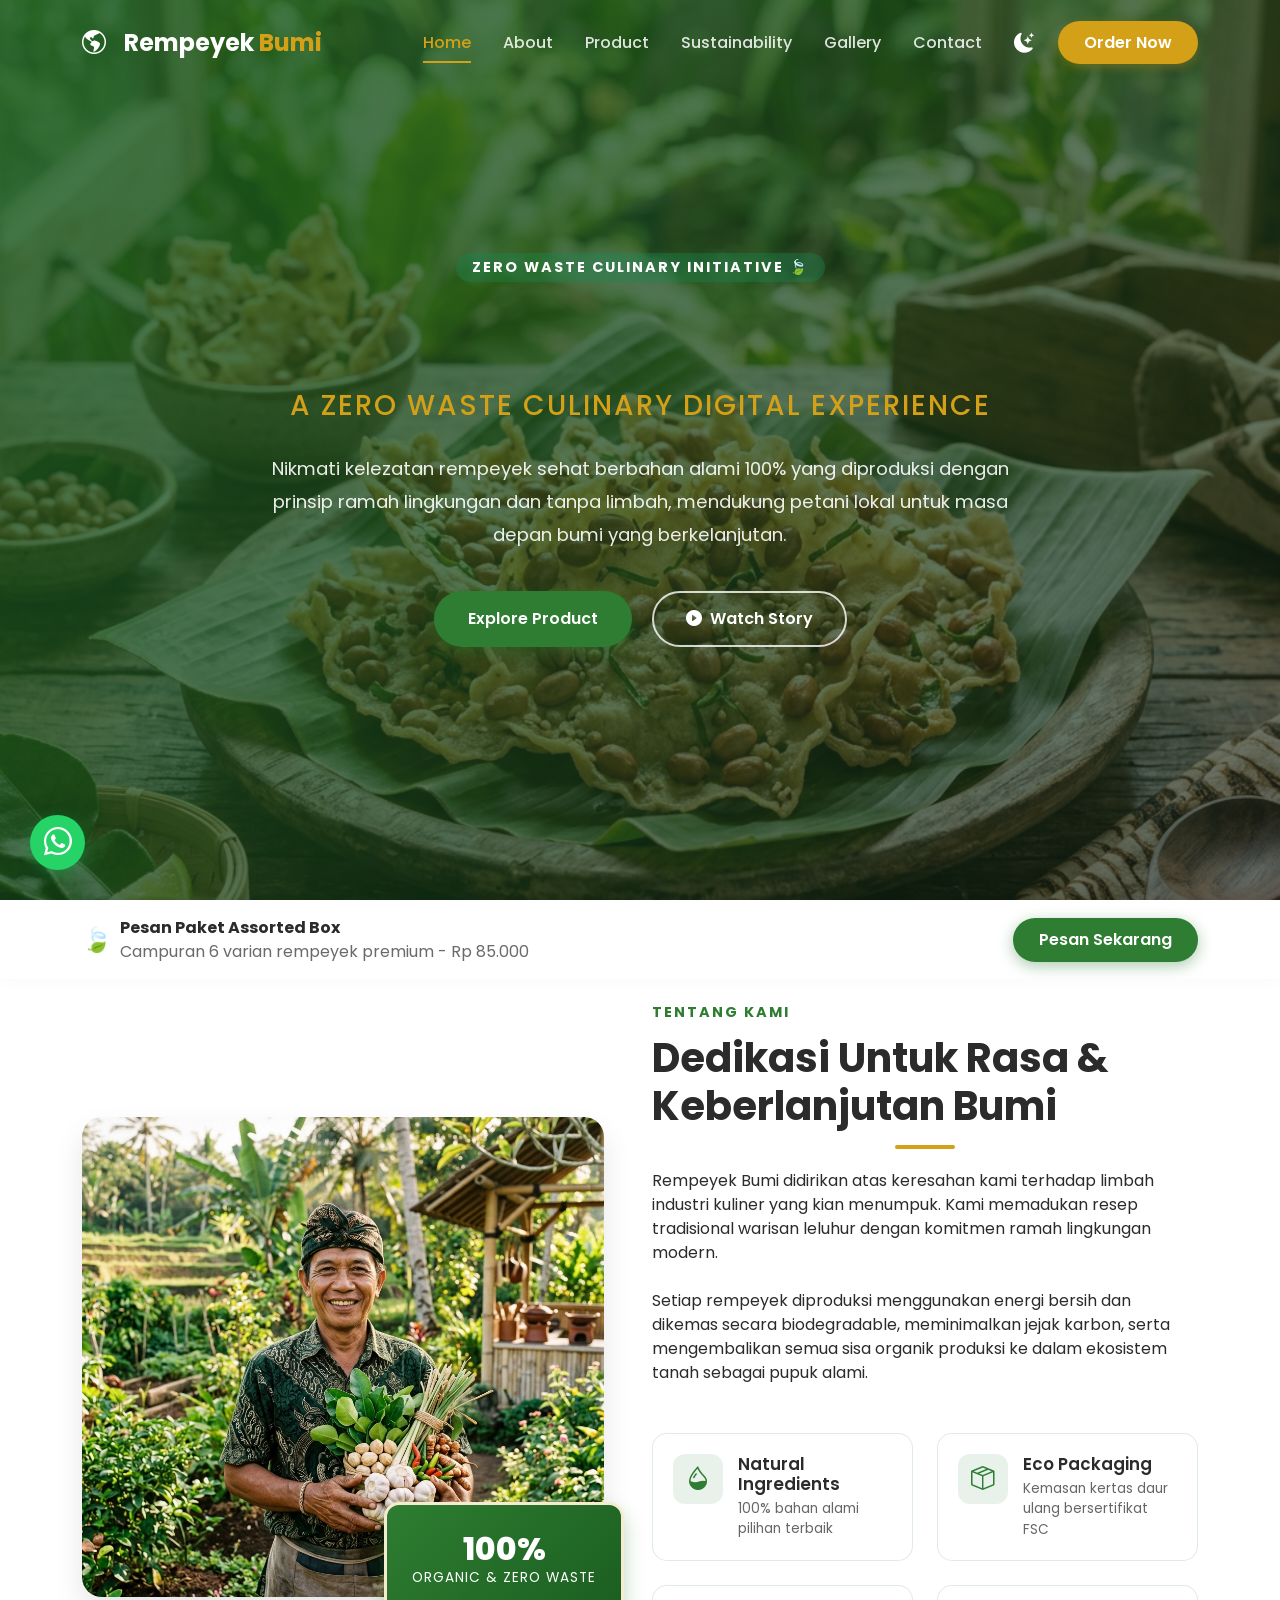
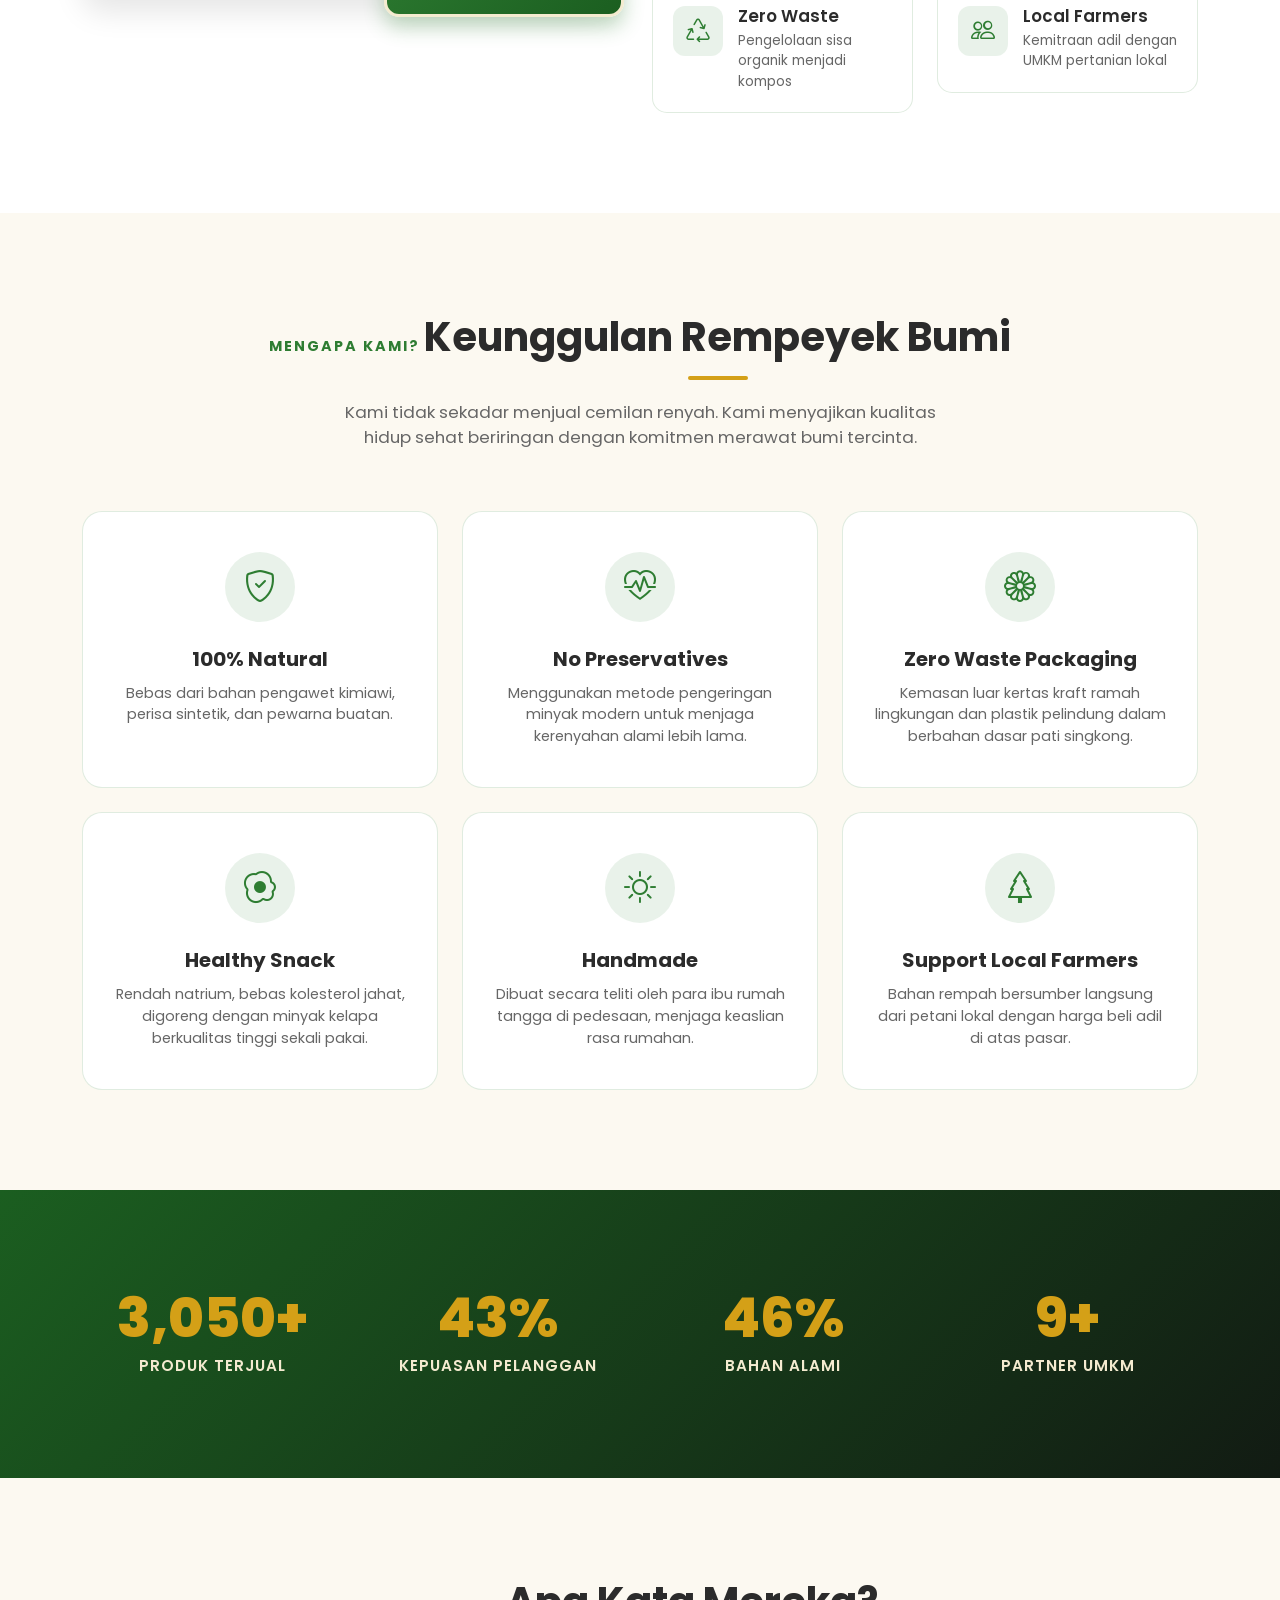
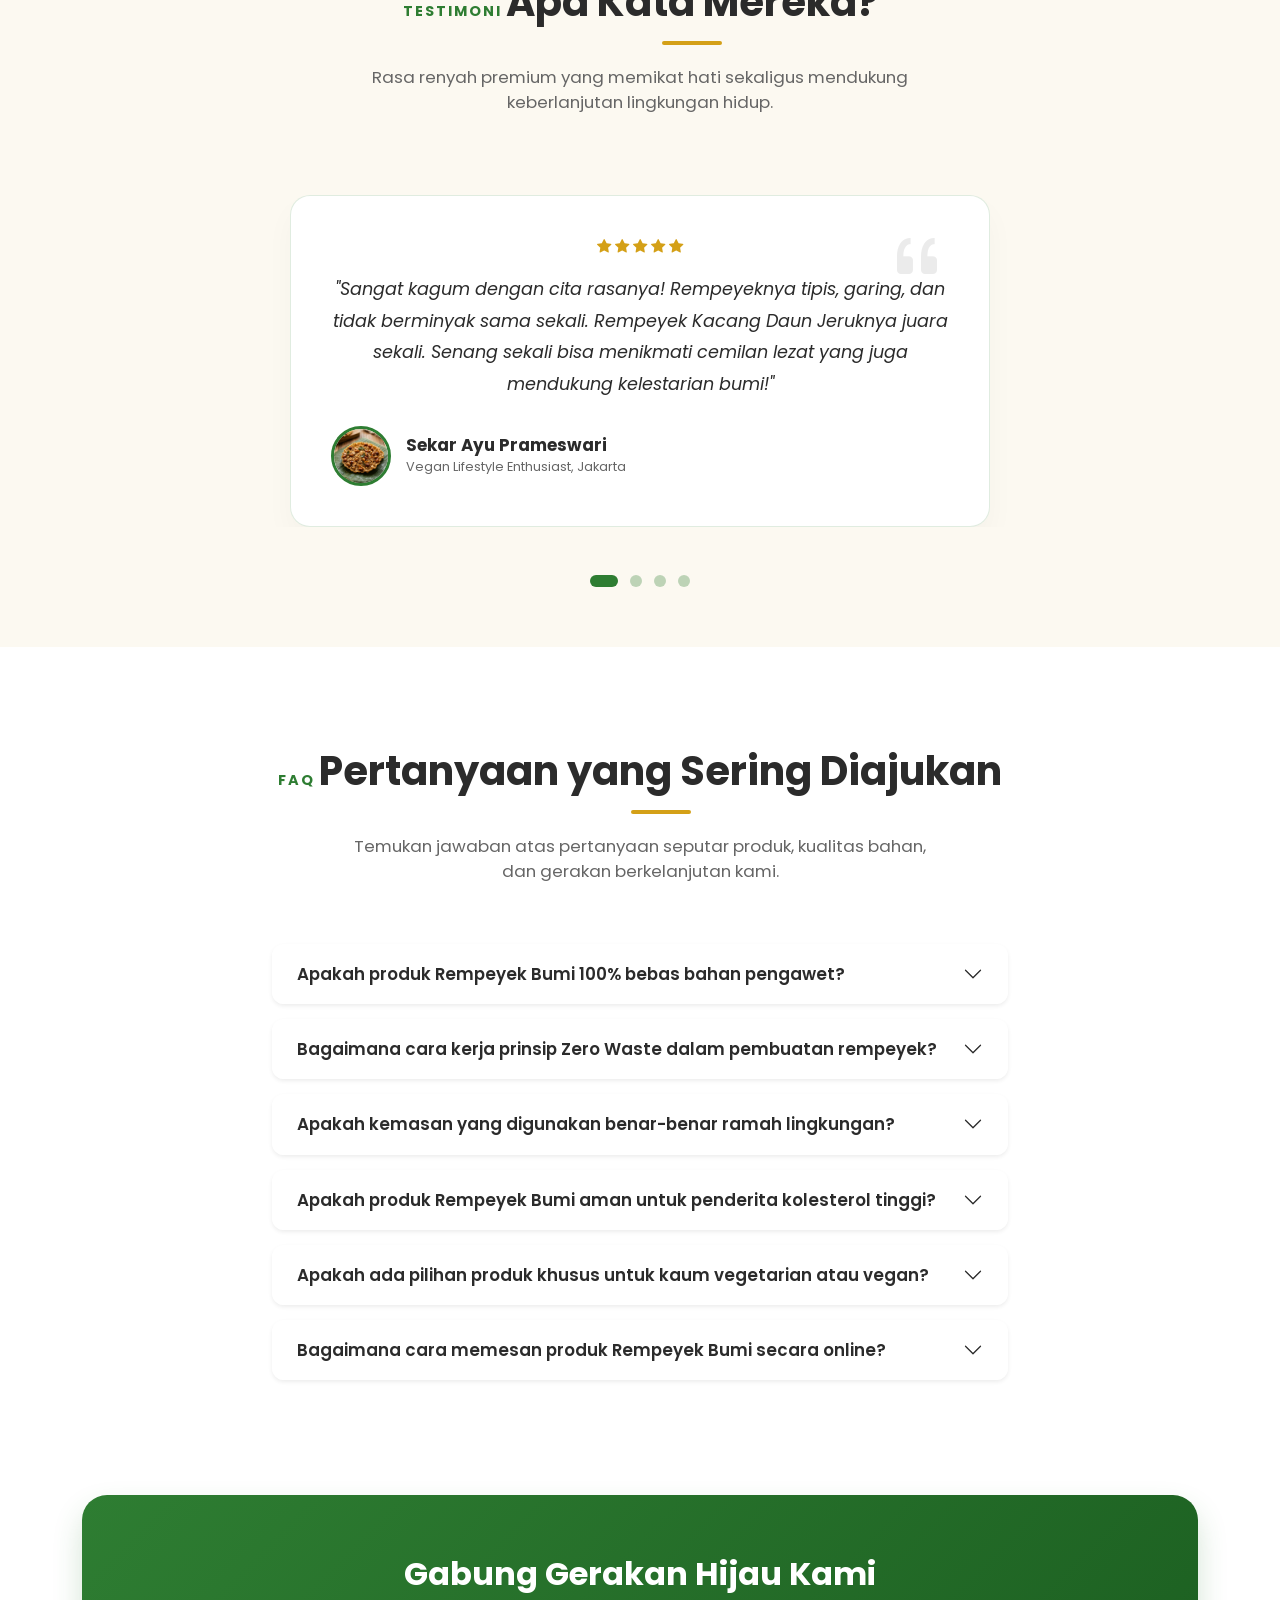
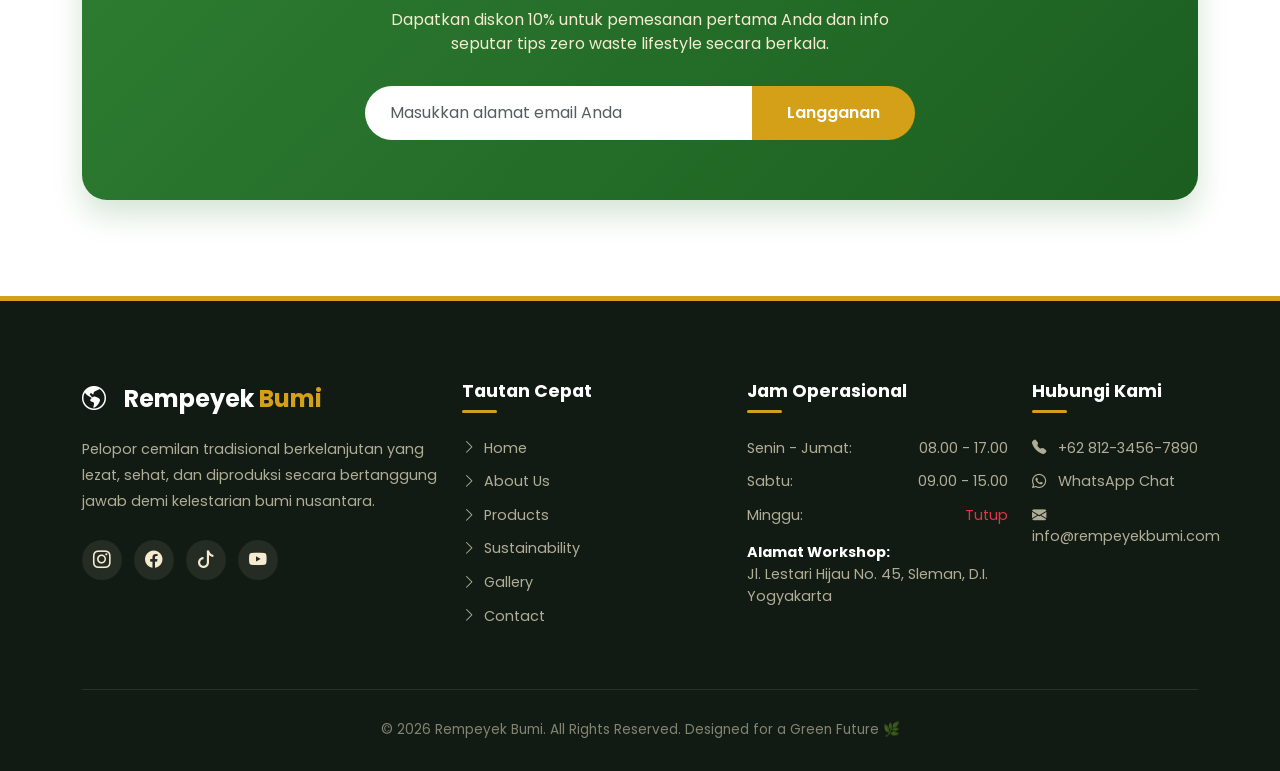
==== commit 1f7210b6: "baru lagi mas" ====
--- a/index.html
+++ b/index.html
@@ -123,9 +123,10 @@
                 <div class="modal-body py-4">
                     <div class="ratio ratio-16x9 rounded-3 overflow-hidden shadow">
                         <!-- Premium Story Placeholder Video or beautiful visual -->
-                        <iframe src="https://www.youtube.com/embed/dQw4w9WgXcQ?autoplay=0" title="Kisah Bumi Rempeyek" allowfullscreen></iframe>
-                    </div>
-                    <p class="mt-3 text-muted text-center fs-7">
+                        <!-- Baris yang benar -->
+<iframe src="https://www.youtube.com/embed/QVIGH1epLdk?si=IW9HP8R_FLSKHBAg" title="Kisah Bumi Rempeyek" allowfullscreen></iframe>
+                    </div>
+                    <p class="mt-3 text-center fs-7 text-modal opacity-0.5">
                         Tonton bagaimana kami mengubah bahan baku lokal pilihan menjadi rempeyek premium tanpa menghasilkan limbah plastik dan sisa produksi.
                     </p>
                 </div>
@@ -620,9 +621,9 @@
             <div class="d-flex justify-content-between align-items-center">
                 <div class="d-flex align-items-center gap-2">
                     <span class="fs-4">🍃</span>
-                    <div>
-                        <strong class="text-dark dark-text-light d-block">Pesan Paket Assorted Box</strong>
-                        <span class="text-muted fs-7">Campuran 6 varian rempeyek premium - Rp 85.000</span>
+                    <div class="pesan-paket">
+                        <strong class=" d-block">Pesan Paket Assorted Box</strong>
+                        <span class="fs-7" style="opacity: 0.7;">Campuran 6 varian rempeyek premium - Rp 85.000</span>
                     </div>
                 </div>
                 <button class="btn btn-primary-custom py-2 px-4" id="stickyOrderBtn">Pesan Sekarang</button>
--- a/css/style.css
+++ b/css/style.css
@@ -3,7 +3,7 @@
    ========================================================================== */
 
 /* --- Google Fonts --- */
-@import url('https://fonts.googleapis.com/css2?family=Poppins:ital,wght@0,300;0,400;0,500;0,600;0,700;0,800;1,400&display=swap');
+@import url('https://fonts.googleapis.com/css2?family=Poppins:ital,wght=0,300;0,400;0,500;0,600;0,700;0,800;1,400&display=swap');
 
 /* --- Root Variables (Light Theme) --- */
 :root {
@@ -14,6 +14,7 @@
     --accent-color: #D4A017;         /* Eco Gold */
     --accent-light: #ffd700;
     --text-color: #2B2B2B;           /* Dark Charcoal */
+    --text-muted: #666666;           /* Muted Text Light */
     --bg-color: #FFFFFF;             /* Pure White */
     --card-bg: #FFFFFF;
     --footer-bg: #121B13;
@@ -39,6 +40,7 @@
     --accent-color: #E5B22D;         /* Vibrant Gold */
     --accent-light: #ffd700;
     --text-color: #F4EBD0;           /* Cream text for dark theme */
+    --text-muted: #a0b2a1;           /* Muted Text Dark */
     --bg-color: #0F1610;             /* Very Dark Eco Green */
     --card-bg: #162218;              /* Slightly lighter dark green */
     --border-color: rgba(255, 255, 255, 0.1);
@@ -151,6 +153,10 @@
     color: var(--primary-color) !important;
 }
 
+body.dark-theme .navbar.navbar-scrolled .navbar-brand {
+    color: var(--text-color) !important;
+}
+
 .navbar-brand img {
     height: 40px;
     transition: var(--transition-fast);
@@ -176,6 +182,11 @@
 .navbar.navbar-scrolled .nav-link:hover, 
 .navbar.navbar-scrolled .nav-link.active {
     color: var(--primary-color) !important;
+}
+
+body.dark-theme .navbar.navbar-scrolled .nav-link:hover, 
+body.dark-theme .navbar.navbar-scrolled .nav-link.active {
+    color: var(--accent-color) !important;
 }
 
 .nav-link::after {
@@ -193,6 +204,10 @@
     background-color: var(--primary-color);
 }
 
+body.dark-theme .navbar.navbar-scrolled .nav-link::after {
+    background-color: var(--accent-color);
+}
+
 .nav-link:hover::after,
 .nav-link.active::after {
     width: calc(100% - 32px);
@@ -213,6 +228,10 @@
 
 .navbar.navbar-scrolled .navbar-toggler-icon {
     background-image: url("data:image/svg+xml,%3csvg xmlns='http://www.w3.org/2000/svg' viewBox='0 0 30 30'%3e%3cpath stroke='rgba%2846, 125, 50, 0.95%29' stroke-linecap='round' stroke-miterlimit='10' stroke-width='2' d='M4 7h22M4 15h22M4 23h22'/%3e%3c/svg%3e");
+}
+
+body.dark-theme .navbar.navbar-scrolled .navbar-toggler-icon {
+    background-image: url("data:image/svg+xml,%3csvg xmlns='http://www.w3.org/2000/svg' viewBox='0 0 30 30'%3e%3cpath stroke='rgba%28244, 235, 208, 0.95%29' stroke-linecap='round' stroke-miterlimit='10' stroke-width='2' d='M4 7h22M4 15h22M4 23h22'/%3e%3c/svg%3e");
 }
 
 /* Navbar Buttons & Toggles */
@@ -245,6 +264,15 @@
     color: var(--primary-color) !important;
 }
 
+body.dark-theme .navbar.navbar-scrolled .btn-nav-order {
+    background-color: var(--accent-color);
+}
+
+body.dark-theme .navbar.navbar-scrolled .btn-nav-order:hover {
+    color: var(--accent-color) !important;
+    border-color: var(--accent-color);
+}
+
 .theme-toggle-btn {
     background: transparent;
     border: none;
@@ -302,7 +330,7 @@
     font-weight: 800;
     letter-spacing: -1px;
     margin-bottom: 10px;
-    background: linear-gradient(to right, #FFFFFF, var(--secondary-color));
+    background: linear-gradient(to right, #FFFFFF);
     -webkit-background-clip: text;
     -webkit-text-fill-color: transparent;
 }
@@ -375,6 +403,10 @@
 
 .bg-cream-section {
     background-color: rgba(244, 235, 208, 0.3);
+}
+
+body.dark-theme .bg-cream-section {
+    background-color: rgba(45, 39, 31, 0.2);
 }
 
 .section-tag {
@@ -387,6 +419,10 @@
     display: inline-block;
 }
 
+body.dark-theme .section-tag {
+    color: var(--accent-color);
+}
+
 .section-title {
     font-size: 2.5rem;
     font-weight: 700;
@@ -410,18 +446,13 @@
 }
 
 .section-desc {
-    color: #666666;
+    color: var(--text-muted);
     max-width: 600px;
     margin: 0 auto 60px auto;
     font-size: 1.05rem;
 }
 
-body.dark-theme .section-desc {
-    color: #b0c4b1;
-}
-
 /* --- About Section --- */
-
 .about-img-wrapper {
     position: relative;
 }
@@ -490,6 +521,11 @@
     flex-shrink: 0;
 }
 
+body.dark-theme .about-icon-wrapper {
+    background-color: rgba(255, 255, 255, 0.05);
+    color: var(--accent-color);
+}
+
 .about-icon-card h5 {
     font-weight: 600;
     margin-bottom: 5px;
@@ -499,11 +535,7 @@
 .about-icon-card p {
     font-size: 0.85rem;
     margin-bottom: 0;
-    color: #777777;
-}
-
-body.dark-theme .about-icon-card p {
-    color: #a0b2a1;
+    color: var(--text-muted);
 }
 
 /* --- Product Section & Cards --- */
@@ -525,6 +557,13 @@
     box-shadow: 0 4px 10px rgba(46, 125, 50, 0.25);
 }
 
+body.dark-theme .product-filter-btn:hover,
+body.dark-theme .product-filter-btn.active {
+    background-color: var(--accent-color);
+    border-color: var(--accent-color);
+    color: #0F1610;
+}
+
 .product-card {
     background-color: var(--card-bg);
     border: 1px solid var(--border-color);
@@ -574,6 +613,11 @@
     z-index: 2;
 }
 
+body.dark-theme .product-badge {
+    background-color: var(--accent-color);
+    color: #0F1610;
+}
+
 .product-body {
     padding: 25px;
     display: flex;
@@ -591,12 +635,20 @@
     font-size: 1.25rem;
     font-weight: 700;
     margin-bottom: 10px;
+    color: var(--text-color);
+    transition: var(--transition-fast);
+}
+body.dark-theme .product-title {
+    font-size: 1.25rem;
+    font-weight: 700;
+    margin-bottom: 10px;
+    color: var(--text-color);
     transition: var(--transition-fast);
 }
 
 .product-desc {
     font-size: 0.9rem;
-    color: #777777;
+    color: var(--text-muted);
     margin-bottom: 20px;
     flex-grow: 1;
     display: -webkit-box;
@@ -605,10 +657,6 @@
     overflow: hidden;
 }
 
-body.dark-theme .product-desc {
-    color: #a0b2a1;
-}
-
 .product-footer {
     display: flex;
     justify-content: space-between;
@@ -622,6 +670,10 @@
     font-size: 1.25rem;
     font-weight: 700;
     color: var(--primary-color);
+}
+
+body.dark-theme .product-price {
+    color: var(--accent-color);
 }
 
 .btn-product-detail {
@@ -638,6 +690,15 @@
 .btn-product-detail:hover {
     background-color: var(--primary-color);
     color: #FFFFFF;
+}
+
+body.dark-theme .btn-product-detail {
+    color: var(--text-color);
+    border-color: var(--border-color);
+}
+
+body.dark-theme .btn-product-detail:hover {
+    background-color: var(--border-color);
 }
 
 .btn-product-order {
@@ -693,6 +754,11 @@
     transform: scale(1.1) rotate(360deg);
 }
 
+body.dark-theme .choose-icon-wrapper {
+    background-color: rgba(255, 255, 255, 0.05);
+    color: var(--accent-color);
+}
+
 .choose-card h4 {
     font-size: 1.25rem;
     font-weight: 700;
@@ -701,12 +767,8 @@
 
 .choose-card p {
     font-size: 0.9rem;
-    color: #777777;
+    color: var(--text-muted);
     margin-bottom: 0;
-}
-
-body.dark-theme .choose-card p {
-    color: #a0b2a1;
 }
 
 /* --- Sustainability Timeline --- */
@@ -740,7 +802,7 @@
 }
 
 .timeline-item::after {
-    content: '\f22c'; /* Bootstrap leaf icon representation in custom CSS if font loaded */
+    content: '\f22c'; 
     font-family: "bootstrap-icons";
     position: absolute;
     width: 40px;
@@ -759,6 +821,12 @@
     transition: var(--transition-slow);
 }
 
+body.dark-theme .timeline-item::after {
+    background-color: var(--bg-color);
+    border-color: var(--accent-color);
+    color: var(--accent-color);
+}
+
 .timeline-item:hover::after {
     background-color: var(--primary-color);
     color: #FFFFFF;
@@ -800,15 +868,15 @@
     margin-bottom: 10px;
 }
 
+body.dark-theme .timeline-content h4 {
+    color: var(--accent-color);
+}
+
 .timeline-content p {
     font-size: 0.9rem;
-    color: #666666;
+    color: var(--text-muted);
     margin-bottom: 0;
     line-height: 1.6;
-}
-
-body.dark-theme .timeline-content p {
-    color: #a0b2a1;
 }
 
 /* --- Gallery Grid --- */
@@ -895,8 +963,13 @@
     top: 30px;
     right: 40px;
     font-size: 4rem;
-    color: rgba(46, 125, 50, 0.08);
+    color: var(--glass-shadow) !important;
     line-height: 1;
+}
+
+body.dark-theme .testimonial-quote-icon {
+    color: var(--text-color);
+    opacity: 0.7;
 }
 
 .testimonial-text {
@@ -921,6 +994,10 @@
     border: 3px solid var(--primary-color);
 }
 
+body.dark-theme .testimonial-user-img {
+    border-color: var(--accent-color);
+}
+
 .testimonial-user-info h5 {
     font-weight: 700;
     font-size: 1.05rem;
@@ -929,12 +1006,8 @@
 
 .testimonial-user-info p {
     font-size: 0.8rem;
-    color: #777777;
+    color: var(--text-muted);
     margin-bottom: 0;
-}
-
-body.dark-theme .testimonial-user-info p {
-    color: #a0b2a1;
 }
 
 .carousel-indicators [data-bs-target] {
@@ -947,6 +1020,10 @@
     opacity: 0.3;
 }
 
+body.dark-theme .carousel-indicators [data-bs-target] {
+    background-color: var(--accent-color);
+}
+
 .carousel-indicators .active {
     opacity: 1;
     width: 28px;
@@ -969,11 +1046,11 @@
 }
 
 .stats-number {
-    font-size: 3.5rem;
     font-weight: 800;
     color: var(--accent-color);
     line-height: 1;
     margin-bottom: 10px;
+    font-size: 55px;
 }
 
 .stats-label {
@@ -982,6 +1059,10 @@
     text-transform: uppercase;
     letter-spacing: 1px;
     color: var(--secondary-color);
+}
+
+body.dark-theme .stats-label {
+    color: var(--text-color) !important;
 }
 
 /* --- FAQ Accordion --- */
@@ -1008,6 +1089,11 @@
     background-color: rgba(46, 125, 50, 0.05);
 }
 
+body.dark-theme .faq-accordion .accordion-button:not(.collapsed) {
+    color: var(--accent-color);
+    background-color: rgba(255, 255, 255, 0.02);
+}
+
 .faq-accordion .accordion-button::after {
     background-image: url("data:image/svg+xml,%3csvg xmlns='http://www.w3.org/2000/svg' viewBox='0 0 16 16' fill='%232B2B2B'%3e%3cpath fill-rule='evenodd' d='M1.646 4.646a.5.5 0 0 1 .708 0L8 10.293l5.646-5.647a.5.5 0 0 1 .708.708l-6 6a.5.5 0 0 1-.708 0l-6-6a.5.5 0 0 1 0-.708z'/%3e%3c/svg%3e");
 }
@@ -1018,18 +1104,18 @@
 
 .faq-accordion .accordion-button:not(.collapsed)::after {
     background-image: url("data:image/svg+xml,%3csvg xmlns='http://www.w3.org/2000/svg' viewBox='0 0 16 16' fill='%232E7D32'%3e%3cpath fill-rule='evenodd' d='M1.646 4.646a.5.5 0 0 1 .708 0L8 10.293l5.646-5.647a.5.5 0 0 1 .708.708l-6 6a.5.5 0 0 1-.708 0l-6-6a.5.5 0 0 1 0-.708z'/%3e%3c/svg%3e");
+}
+
+body.dark-theme .faq-accordion .accordion-button:not(.collapsed)::after {
+    background-image: url("data:image/svg+xml,%3csvg xmlns='http://www.w3.org/2000/svg' viewBox='0 0 16 16' fill='%23E5B22D'%3e%3cpath fill-rule='evenodd' d='M1.646 4.646a.5.5 0 0 1 .708 0L8 10.293l5.646-5.647a.5.5 0 0 1 .708.708l-6 6a.5.5 0 0 1-.708 0l-6-6a.5.5 0 0 1 0-.708z'/%3e%3c/svg%3e");
 }
 
 .faq-accordion .accordion-body {
     padding: 20px 25px;
     font-size: 0.95rem;
     line-height: 1.7;
-    color: #666666;
+    color: var(--text-muted);
     border-top: 1px solid var(--border-color);
-}
-
-body.dark-theme .faq-accordion .accordion-body {
-    color: #a0b2a1;
 }
 
 /* --- Contact & Forms --- */
@@ -1065,6 +1151,11 @@
     flex-shrink: 0;
 }
 
+body.dark-theme .contact-info-icon {
+    background-color: rgba(255, 255, 255, 0.05);
+    color: var(--accent-color);
+}
+
 .contact-info-item h6 {
     font-weight: 700;
     margin-bottom: 4px;
@@ -1074,11 +1165,7 @@
 .contact-info-item p {
     margin-bottom: 0;
     font-size: 0.9rem;
-    color: #666666;
-}
-
-body.dark-theme .contact-info-item p {
-    color: #a0b2a1;
+    color: var(--text-muted);
 }
 
 .contact-form-container {
@@ -1094,6 +1181,11 @@
     color: var(--primary-color);
 }
 
+body.dark-theme .form-floating > .form-control:focus ~ label,
+body.dark-theme .form-floating > .form-control:not(:placeholder-shown) ~ label {
+    color: var(--accent-color);
+}
+
 .form-control {
     background-color: var(--bg-color);
     border: 1px solid var(--border-color);
@@ -1113,8 +1205,15 @@
     background-color: #111a12;
 }
 
+body.dark-theme .form-control::placeholder {
+    color: var(--text-color) !important;
+    opacity: 0.6;
+}
+
 body.dark-theme .form-control:focus {
     background-color: #111a12;
+    border-color: var(--accent-color);
+    box-shadow: 0 0 0 0.25rem rgba(229, 178, 45, 0.15);
 }
 
 .map-container {
@@ -1133,6 +1232,10 @@
     color: #FFFFFF;
     text-align: center;
     box-shadow: 0 15px 30px rgba(46, 125, 50, 0.2);
+}
+body.dark-theme .newsletter-card p{
+    color: var(--text-color) !important;
+    opacity: 0.6;
 }
 
 .newsletter-card h3 {
@@ -1253,6 +1356,10 @@
     transition: var(--transition-fast);
 }
 
+body.dark-theme .social-btn {
+    color: var(--text-color);
+}
+
 .social-btn:hover {
     background-color: var(--accent-color);
     color: #FFFFFF;
@@ -1291,6 +1398,11 @@
     border: none;
 }
 
+body.dark-theme .back-to-top {
+    background-color: var(--accent-color);
+    color: #0F1610;
+}
+
 .back-to-top.active {
     opacity: 1;
     visibility: visible;
@@ -1299,6 +1411,11 @@
 .back-to-top:hover {
     background-color: var(--accent-color);
     transform: translateY(-3px);
+}
+
+body.dark-theme .back-to-top:hover {
+    background-color: var(--primary-color);
+    color: #FFFFFF;
 }
 
 .whatsapp-float {
@@ -1383,3 +1500,35 @@
 .justify{
     text-align: left;
 }
+
+body.dark-theme .text-modal{
+    color: var(--text-color) !important;
+    opacity: 0.6 !important; /* Menaikkan sedikit opacity agar tidak terlalu pudar */
+}
+
+.kirim{
+    color: var(--text-color) !important;
+}
+
+.pesan-paket{
+    color: var(--text-color) !important;
+}
+body.dark-theme .pesan-paket{
+    color: var(--text-color) !important;
+}
+
+.template-aja{
+    color: var(--text-color) !important;
+}
+
+body.dark-theme .template-aja{
+    color: var(--text-color) !important;
+}
+
+.apalagi{
+    color: var(--secondary-color) !important;
+}
+body.dark-theme .apalagi{
+    color: var(--text-color) !important;
+    opacity: 0.7 !important;
+}
--- a/css/responsive.css
+++ b/css/responsive.css
@@ -19,6 +19,9 @@
 
 /* --- Medium Devices (Tablets/Laptops, under 992px) --- */
 @media (max-width: 991.98px) {
+    .hero-section {
+        padding-top: 140px !important; /* Memberikan ruang ekstra di bawah mobile navbar */
+    }
     .navbar {
         background-color: var(--glass-bg) !important;
         backdrop-filter: blur(15px);
@@ -185,6 +188,15 @@
     .testimonial-text {
         font-size: 1rem;
     }
+
+    .stats-number {
+        font-size: 3.5rem;
+        font-weight: 800;
+        color: var(--accent-color);
+        line-height: 1;
+        margin-bottom: 10px;
+        font-size: 40px;
+    }
 }
 
 /* --- Extra Small Devices (Phones, under 576px) --- */
@@ -208,17 +220,19 @@
     
     .newsletter-form .input-group {
         flex-direction: column;
-        gap: 10px;
+        gap: 12px;
+        background: transparent; /* Menghapus warna red debug */
     }
     
     .newsletter-input {
-        border-radius: 30px !important;
+        width: 100% !important;
+        border-radius: 30px !important; /* Membuat sudut membulat sempurna di mobile */
         text-align: center;
     }
     
     .btn-newsletter {
-        border-radius: 30px !important;
-        padding: 12px 0;
+        border-radius: 30px !important; /* Membuat tombol membulat sempurna di mobile */
+        padding: 14px 0;
         width: 100%;
     }
     
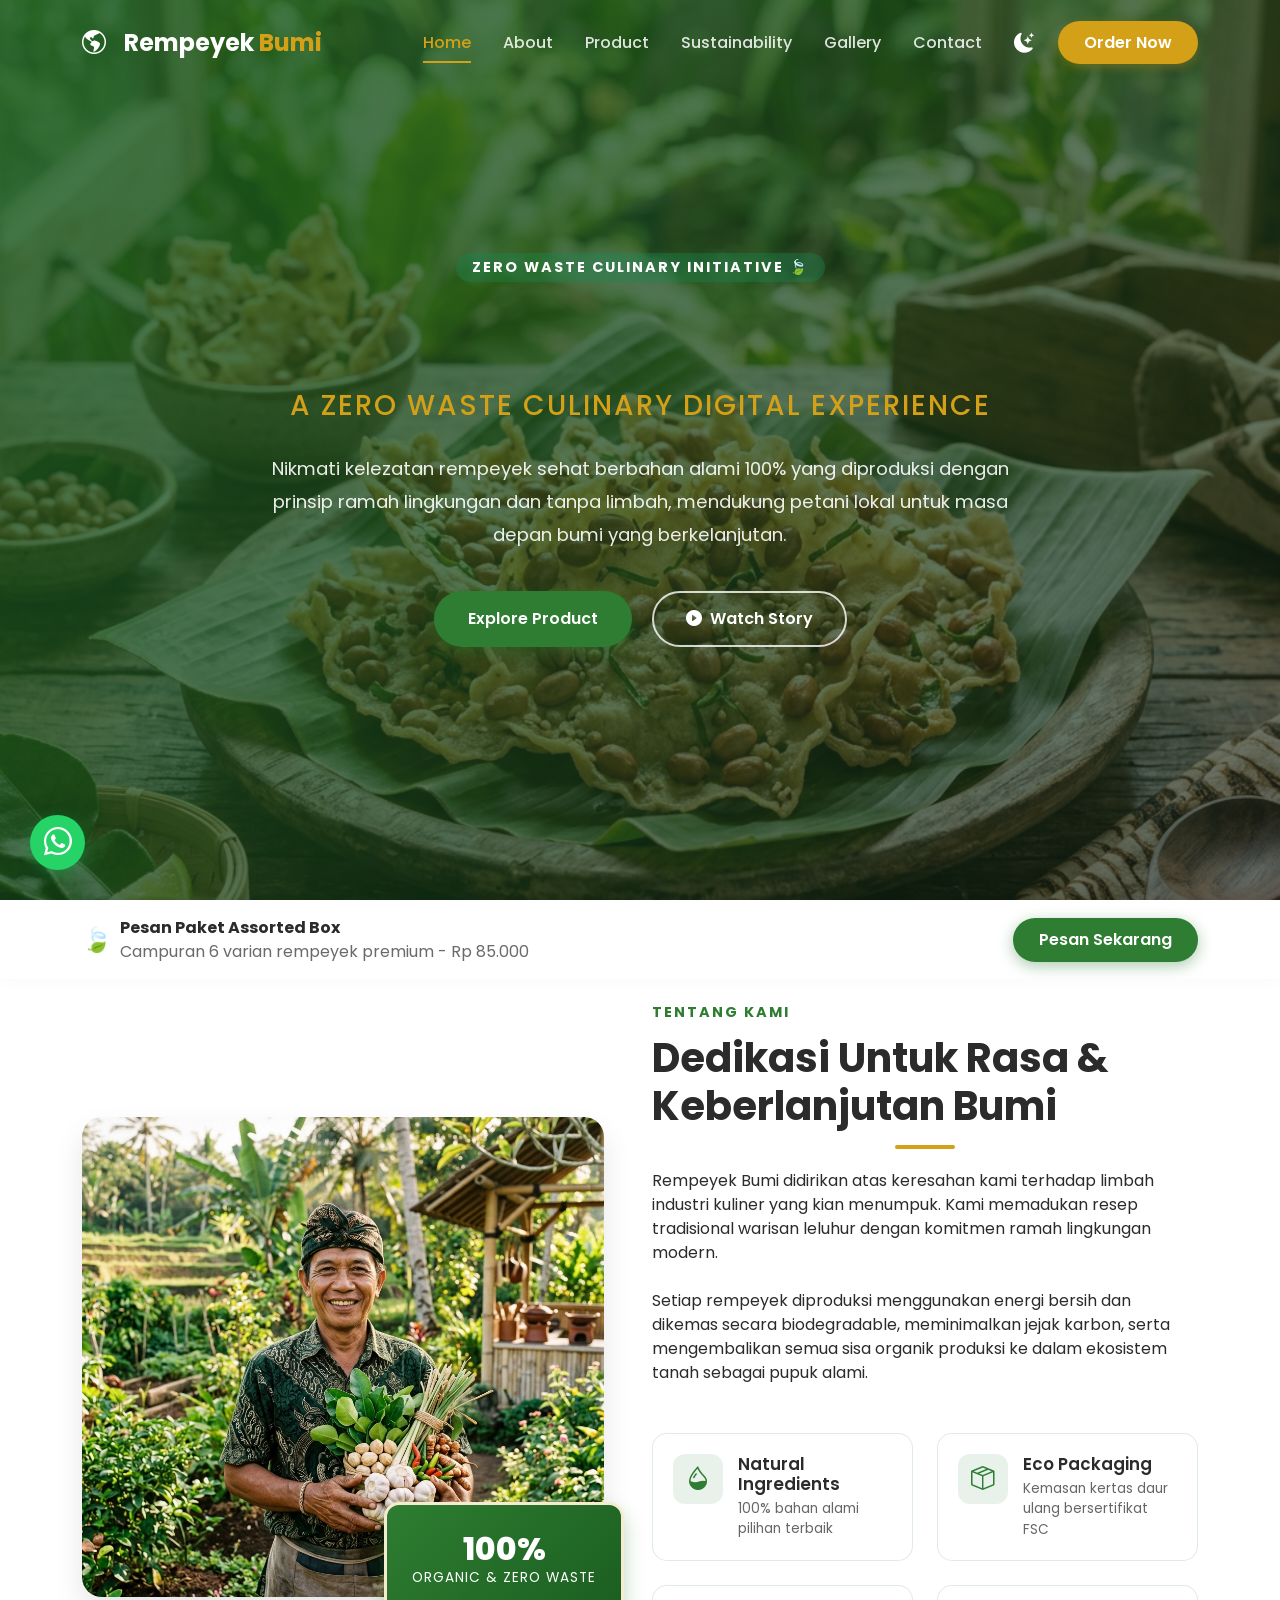
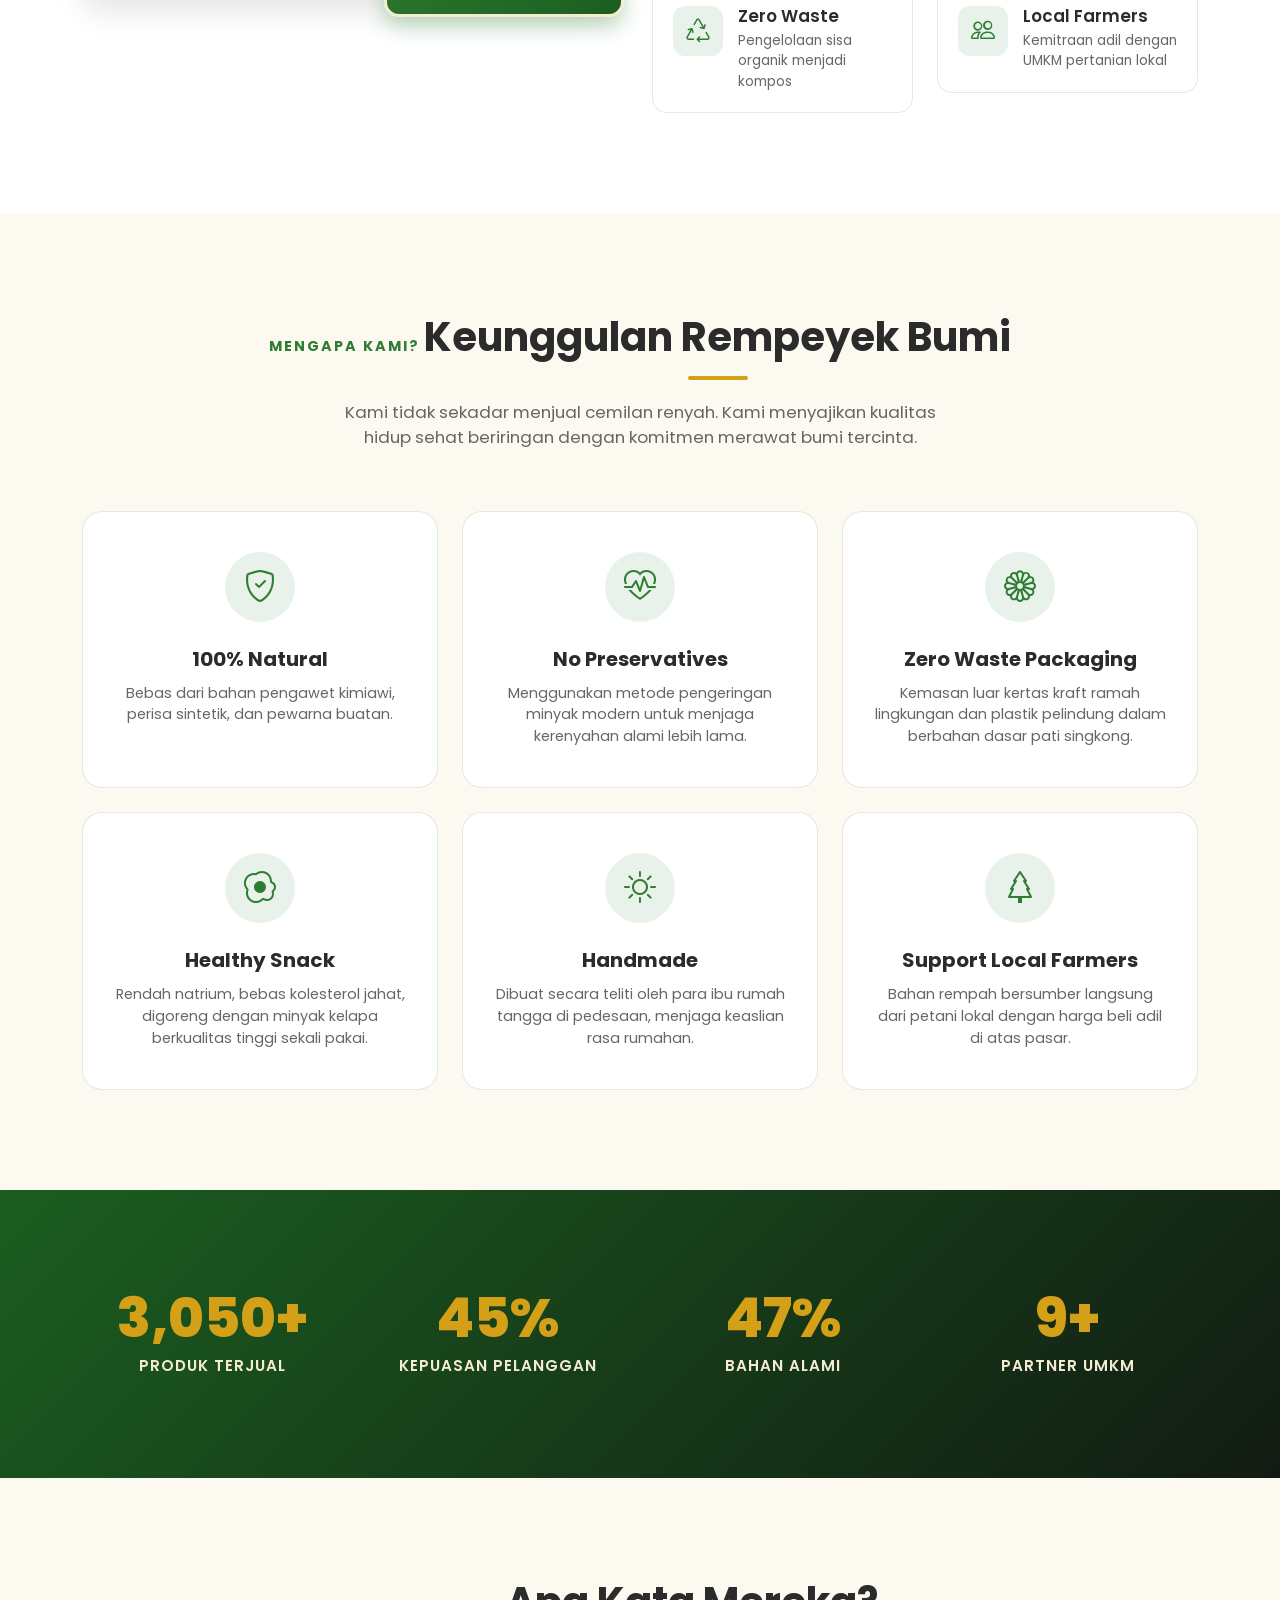
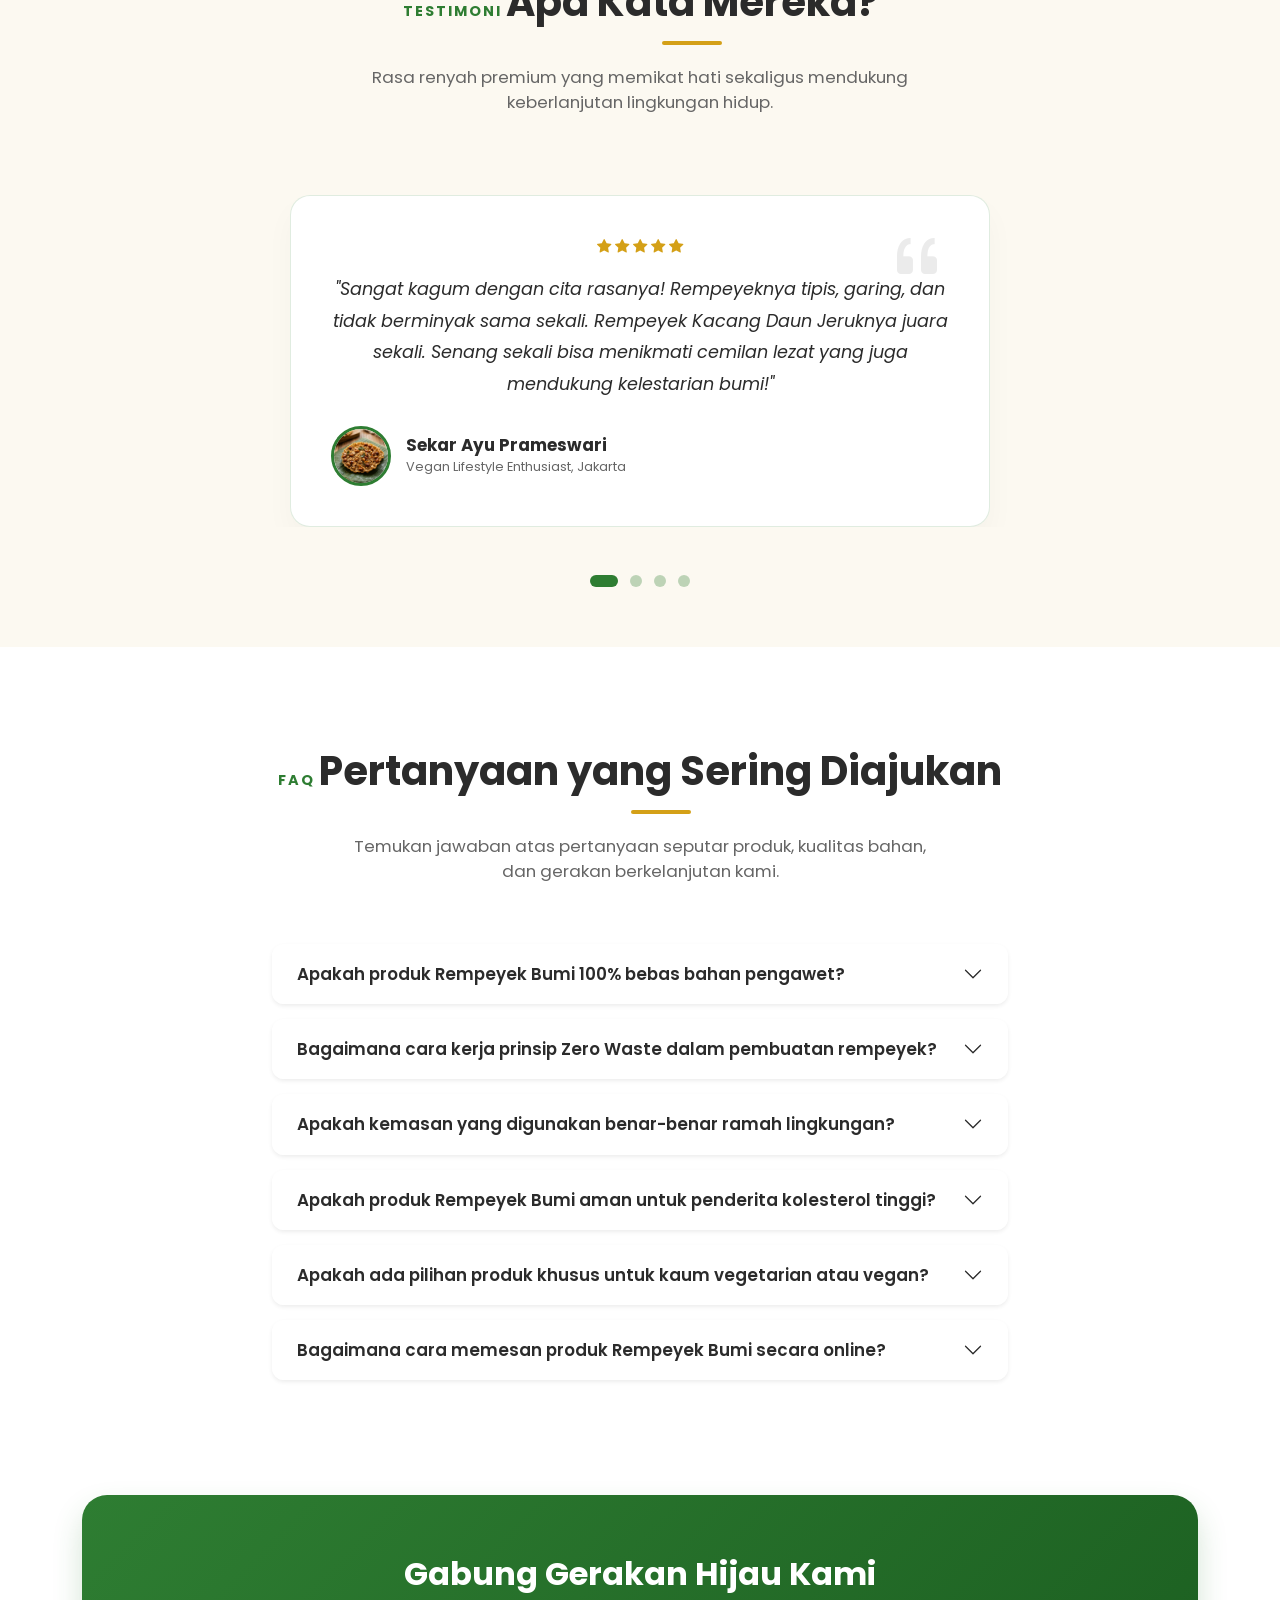
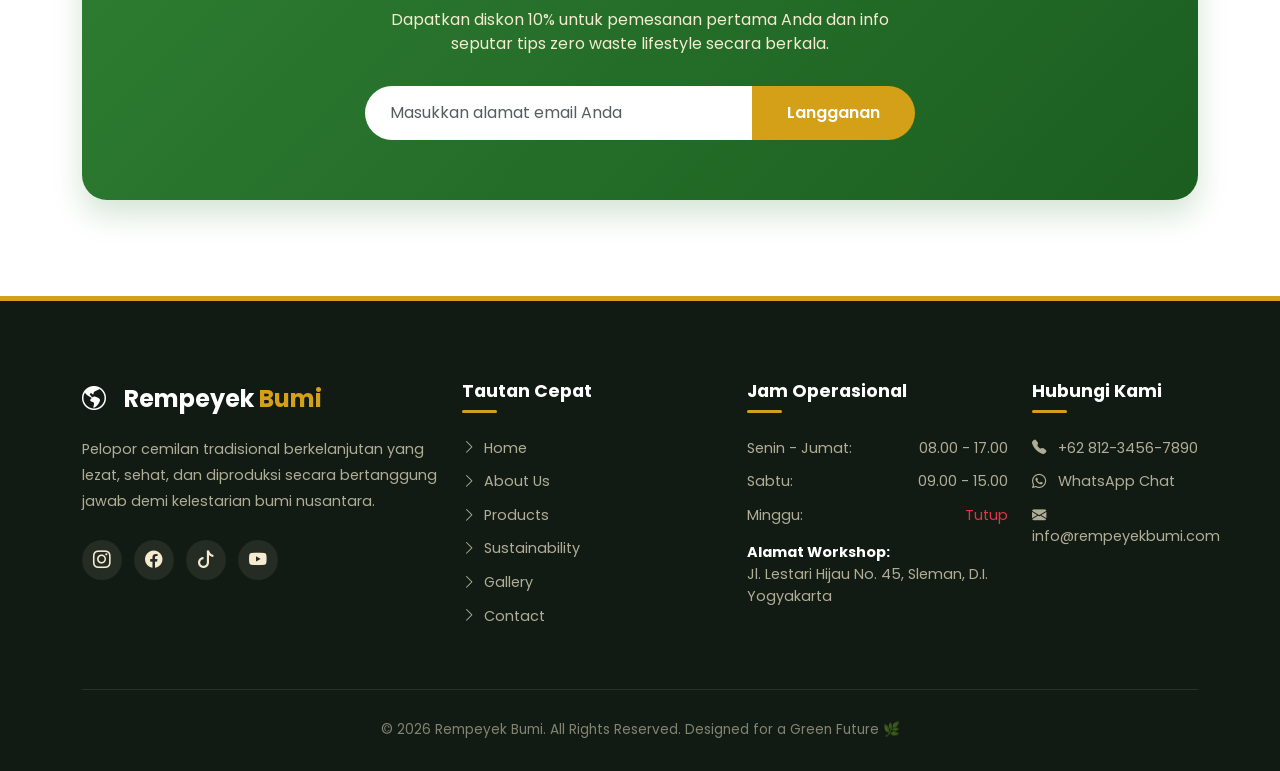
==== commit 95034342: "nambahin link" ====
--- a/index.html
+++ b/index.html
@@ -557,10 +557,10 @@
                         Pelopor cemilan tradisional berkelanjutan yang lezat, sehat, dan diproduksi secara bertanggung jawab demi kelestarian bumi nusantara.
                     </p>
                     <div class="social-links">
-                        <a href="https://instagram.com" target="_blank" class="social-btn" aria-label="Instagram"><i class="bi bi-instagram"></i></a>
-                        <a href="https://facebook.com" target="_blank" class="social-btn" aria-label="Facebook"><i class="bi bi-facebook"></i></a>
-                        <a href="https://tiktok.com" target="_blank" class="social-btn" aria-label="TikTok"><i class="bi bi-tiktok"></i></a>
-                        <a href="https://youtube.com" target="_blank" class="social-btn" aria-label="YouTube"><i class="bi bi-youtube"></i></a>
+                        <a href="https://www.instagram.com/khaisnn._?igsh=MTc2MHhnMnBtcmVt" target="_blank" class="social-btn" aria-label="Instagram"><i class="bi bi-instagram"></i></a>
+                        <a href="https://www.facebook.com/share/1BVvn6sjpz/" target="_blank" class="social-btn" aria-label="Facebook"><i class="bi bi-facebook"></i></a>
+                        <a href="https://www.tiktok.com/@yourxsann?_r=1&_t=ZS-97o7vUn1RNF" target="_blank" class="social-btn" aria-label="TikTok"><i class="bi bi-tiktok"></i></a>
+                        <a href="https://youtube.com/@khaisannn23?si=ydVSFbHkWkZwmYi2" target="_blank" class="social-btn" aria-label="YouTube"><i class="bi bi-youtube"></i></a>
                     </div>
                 </div>
                 
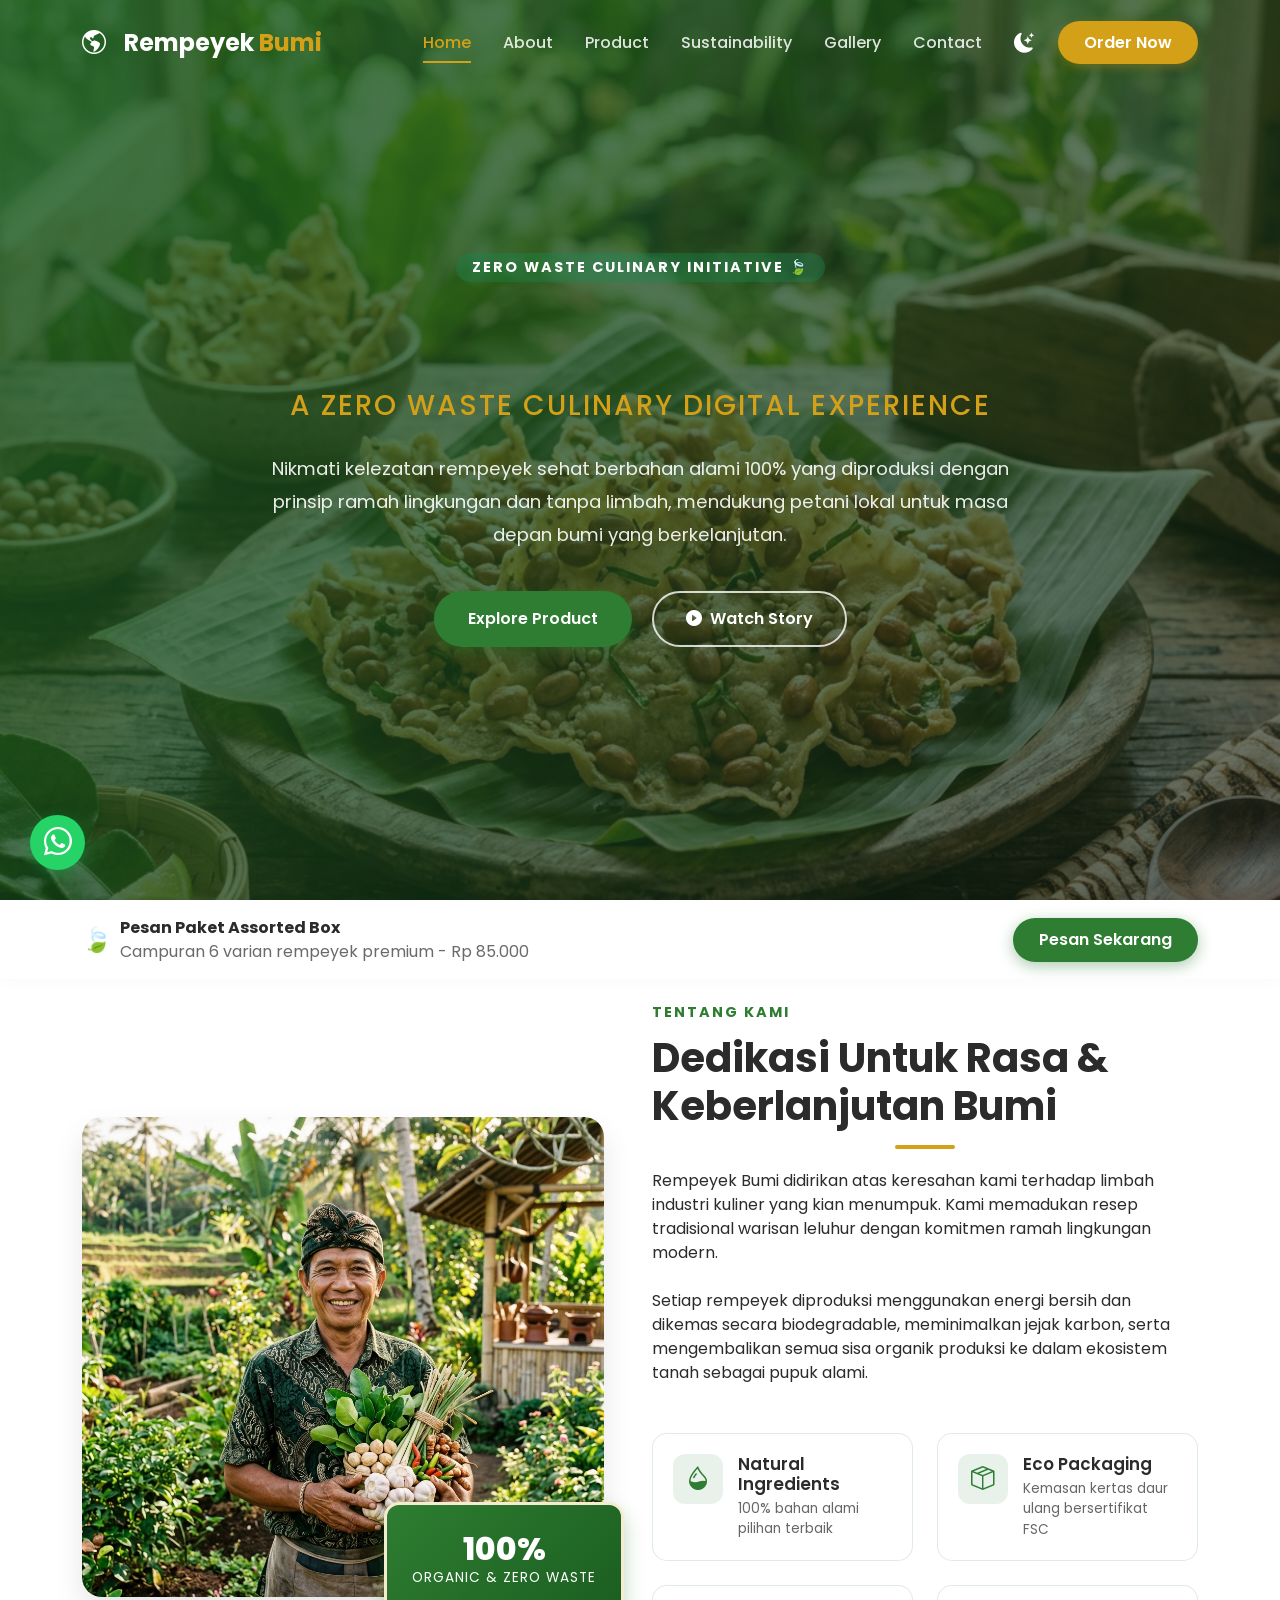
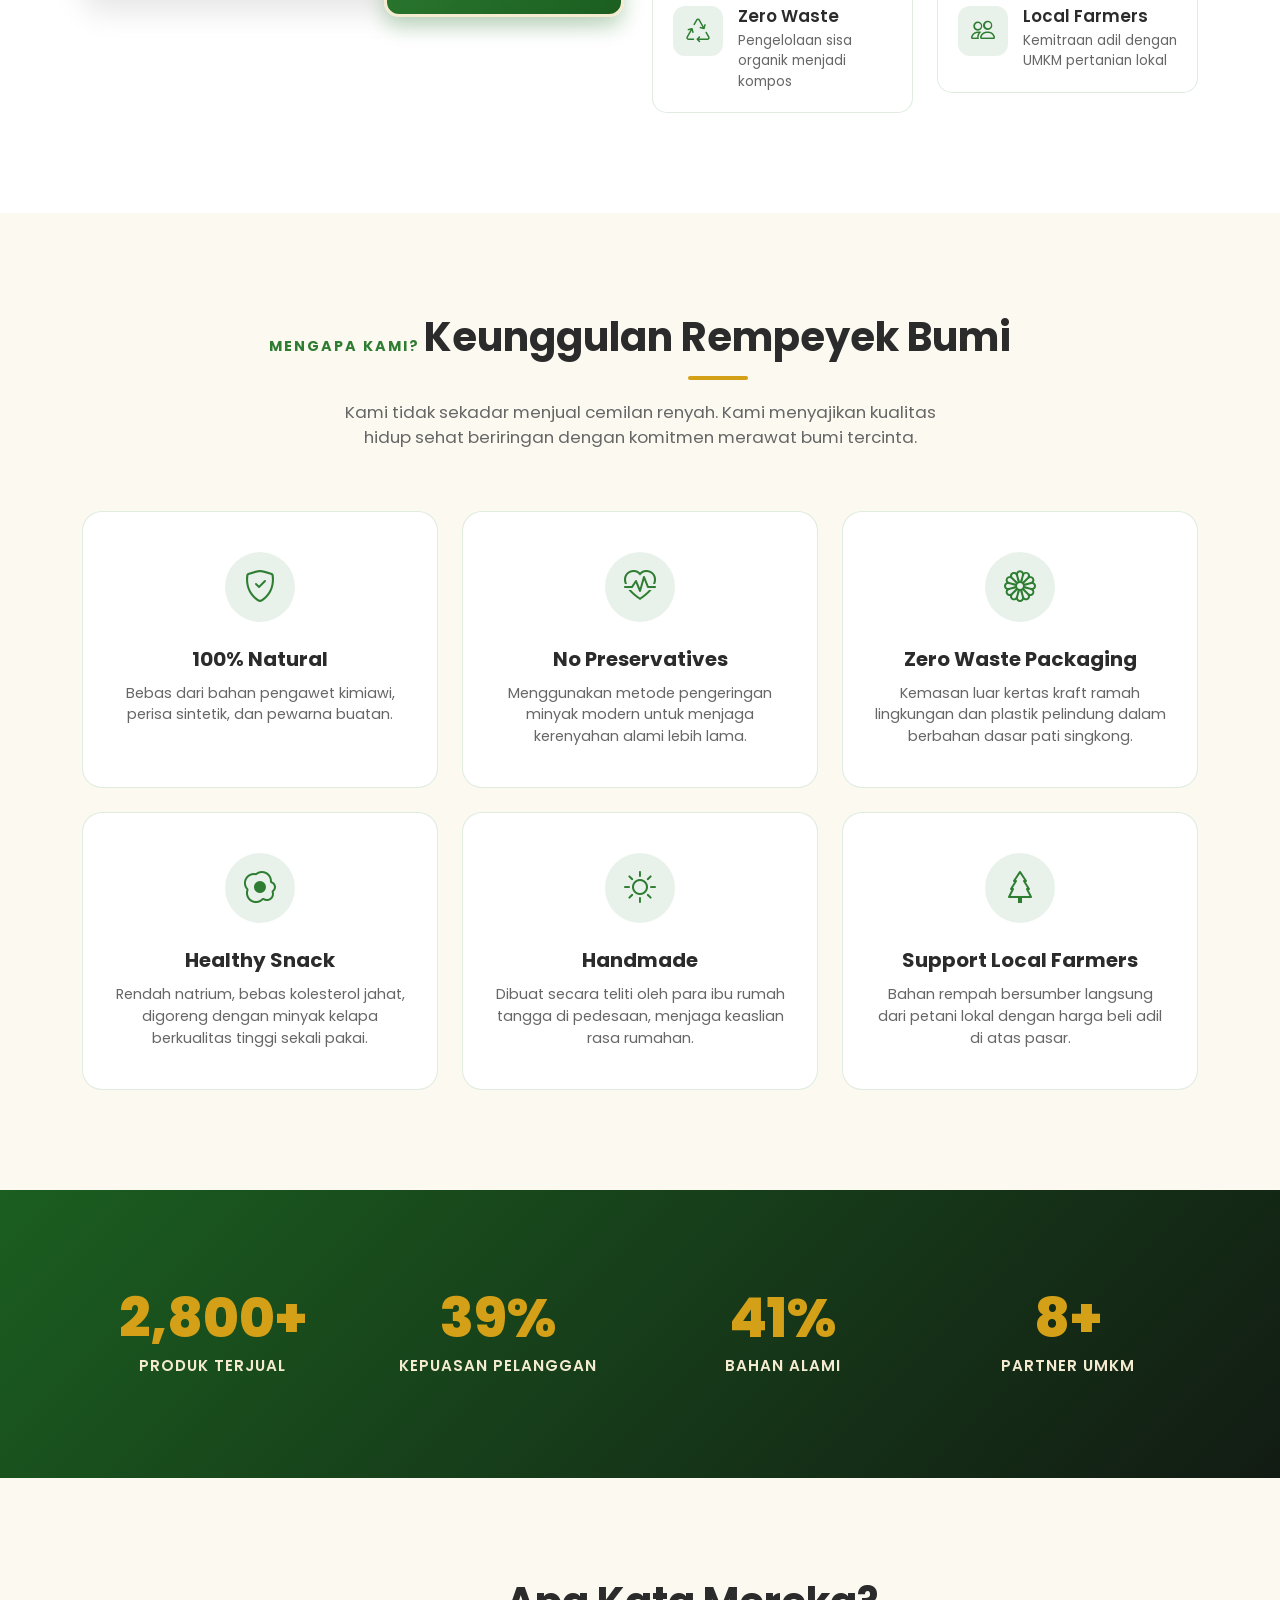
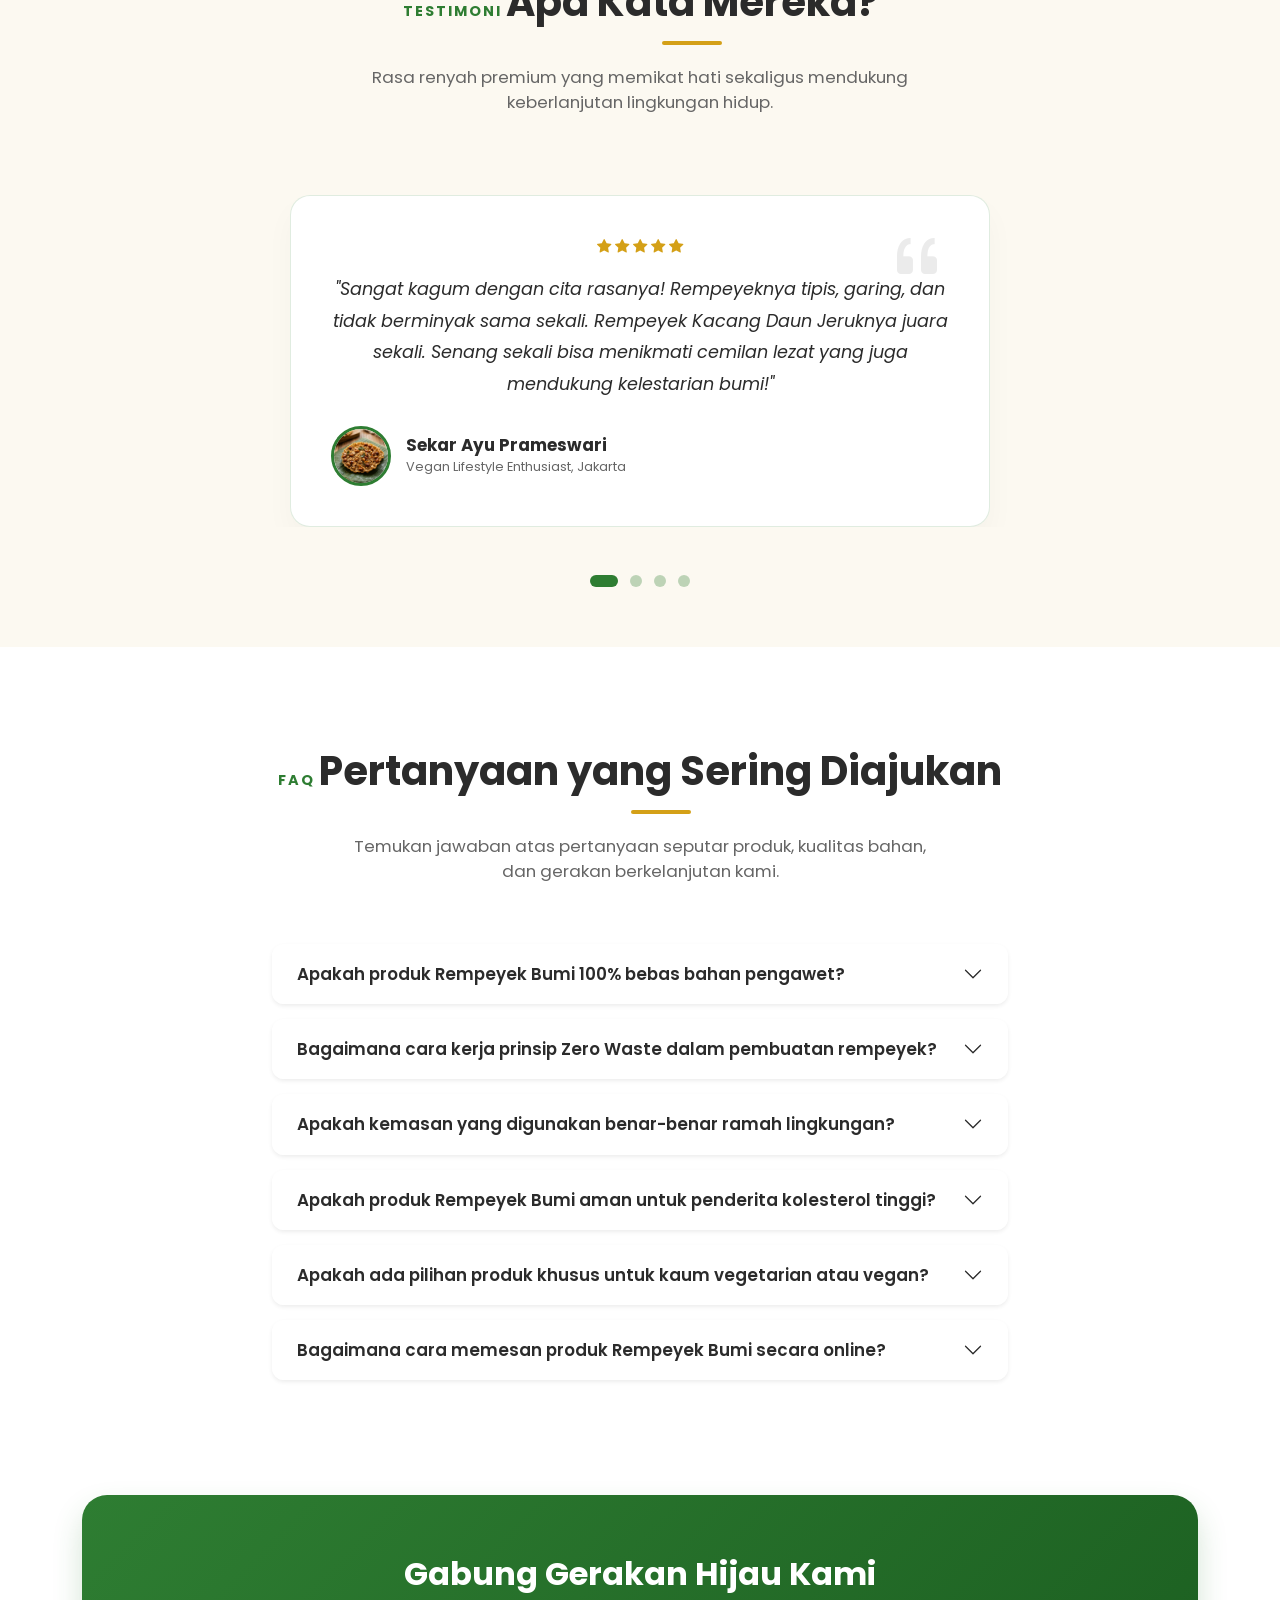
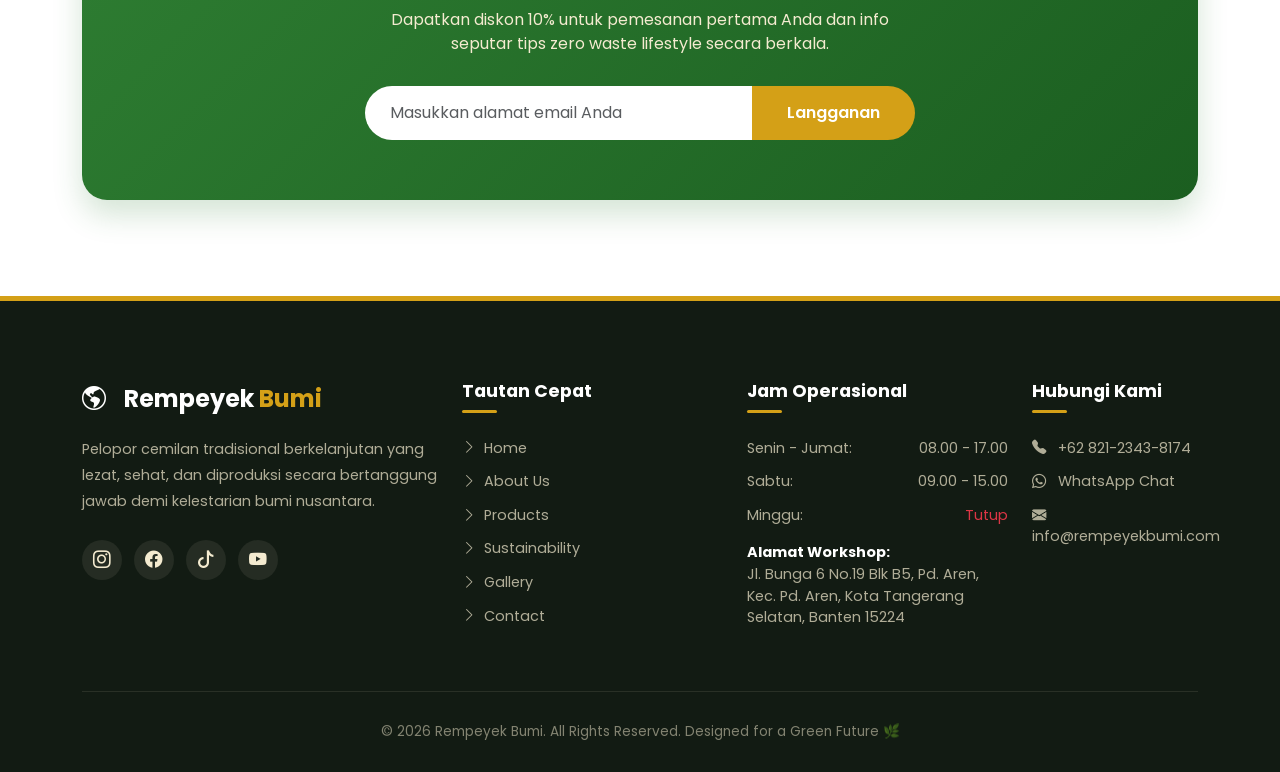
==== commit 17a16f73: "revisi lagi" ====
--- a/index.html
+++ b/index.html
@@ -584,7 +584,7 @@
                         <li class="d-flex justify-content-between"><span>Minggu:</span> <span class="text-danger">Tutup</span></li>
                         <li class="mt-3">
                             <span class="d-block fw-bold text-white">Alamat Workshop:</span>
-                            Jl. Lestari Hijau No. 45, Sleman, D.I. Yogyakarta
+                            Jl. Bunga 6 No.19 Blk B5, Pd. Aren, Kec. Pd. Aren, Kota Tangerang Selatan, Banten 15224
                         </li>
                     </ul>
                 </div>
@@ -592,8 +592,8 @@
                 <div class="col-lg-2 col-md-6">
                     <h5 class="footer-title">Hubungi Kami</h5>
                     <ul class="footer-links">
-                        <li><a href="tel:+6281234567890"><i class="bi bi-telephone-fill me-2 text-accent"></i> +62 812-3456-7890</a></li>
-                        <li><a href="https://wa.me/6281234567890" target="_blank"><i class="bi bi-whatsapp me-2 text-accent"></i> WhatsApp Chat</a></li>
+                        <li><a href="tel:+6282123438174"><i class="bi bi-telephone-fill me-2 text-accent"></i> +62 821-2343-8174</a></li>
+                        <li><a href="https://wa.me/6282123438174" target="_blank"><i class="bi bi-whatsapp me-2 text-accent"></i> WhatsApp Chat</a></li>
                         <li><a href="mailto:info@rempeyekbumi.com"><i class="bi bi-envelope-fill me-2 text-accent"></i> info@rempeyekbumi.com</a></li>
                     </ul>
                 </div>
--- a/css/style.css
+++ b/css/style.css
@@ -1531,4 +1531,36 @@
 body.dark-theme .apalagi{
     color: var(--text-color) !important;
     opacity: 0.7 !important;
+}
+
+/* Warna contoh placeholder saat form aktif */
+.form-control:focus::placeholder {
+    color: #aaaaaa !important;
+    opacity: 0.7;
+    font-size: 0.9rem;
+}
+
+/* Penyesuaian warna untuk tema gelap jika aktif */
+body.dark-theme .form-control:focus::placeholder {
+    color: var(--text-muted) !important;
+    opacity: 0.5;
+}
+
+/* ==========================================================================
+   Kustomisasi Warna Teks Header Toast (Light & Dark Mode)
+   ========================================================================== */
+
+/* Default / Light Mode: Mengubah teks "Baru saja" dan teks small di sebelahnya menjadi hitam */
+.toast-header .smallnya_nih,
+.toast-header small {
+    color: #000000 !important;
+    opacity: 0.8; /* Memberikan sedikit kelembutan warna agar tidak terlalu pekat */
+    transition: color var(--transition-slow);
+}
+
+/* Dark Mode: Mengubah teks "Baru saja" dan teks small di sebelahnya menjadi putih */
+body.dark-theme .toast-header .smallnya_nih,
+body.dark-theme .toast-header small {
+    color: #FFFFFF !important;
+    opacity: 0.8;
 }
--- a/css/responsive.css
+++ b/css/responsive.css
@@ -20,41 +20,89 @@
 /* --- Medium Devices (Tablets/Laptops, under 992px) --- */
 @media (max-width: 991.98px) {
     .hero-section {
-        padding-top: 140px !important; /* Memberikan ruang ekstra di bawah mobile navbar */
-    }
+        padding-top: 140px !important; 
+    }
+    
+    /* UBAH: Buat navbar mobile transparan di awal */
     .navbar {
+        background-color: transparent !important;
+        backdrop-filter: none !important;
+        -webkit-backdrop-filter: none !important;
+        box-shadow: none !important;
+        border-bottom: 1px solid transparent !important;
+        padding: 20px 0;
+    }
+    
+    /* TAMBAHKAN: Saat di-scroll, kembalikan gaya background blur */
+    .navbar.navbar-scrolled {
+        padding: 10px 0;
         background-color: var(--glass-bg) !important;
-        backdrop-filter: blur(15px);
-        -webkit-backdrop-filter: blur(15px);
-        box-shadow: 0 4px 30px var(--glass-shadow);
-        border-bottom: 1px solid var(--glass-border);
-        padding: 12px 0;
-    }
-    
+        backdrop-filter: blur(15px) !important;
+        -webkit-backdrop-filter: blur(15px) !important;
+        box-shadow: 0 4px 30px var(--glass-shadow) !important;
+        border-bottom: 1px solid var(--glass-border) !important;
+    }
+    
+    /* UBAH: Warna tulisan brand menu saat di paling atas (putih) */
     .navbar-brand {
+        color: #FFFFFF !important;
+    }
+    
+    /* TAMBAHKAN: Warna tulisan brand menu saat di-scroll (mengikuti tema) */
+    .navbar.navbar-scrolled .navbar-brand {
         color: var(--primary-color) !important;
     }
-    
-    .navbar-brand img {
-        height: 35px;
-    }
-    
+    body.dark-theme .navbar.navbar-scrolled .navbar-brand {
+        color: var(--text-color) !important;
+    }
+    
+    /* UBAH: Warna link menu di mobile saat transparan */
     .nav-link {
+        color: rgba(255, 255, 255, 0.85) !important;
+        padding: 10px 0 !important;
+        border-bottom: 1px solid rgba(255, 255, 255, 0.1);
+    }
+    
+    /* TAMBAHKAN: Warna link menu di mobile saat di-scroll */
+    .navbar.navbar-scrolled .nav-link {
         color: var(--text-color) !important;
-        padding: 10px 0 !important;
         border-bottom: 1px solid var(--border-color);
     }
-    
-    .nav-link::after {
-        display: none;
-    }
-    
+
+    /* UBAH: Warna tombol ikon toggle dark mode & burger menu di mobile saat transparan */
+    .theme-toggle-btn,
+    .navbar-toggler {
+        color: #FFFFFF !important;
+    }
     .navbar-toggler-icon {
-        background-image: url("data:image/svg+xml,%3csvg xmlns='http://www.w3.org/2000/svg' viewBox='0 0 30 30'%3e%3cpath stroke='rgba%2846, 125, 50, 0.95%29' stroke-linecap='round' stroke-miterlimit='10' stroke-width='2' d='M4 7h22M4 15h22M4 23h22'/%3e%3c/svg%3e");
+        background-image: url("data:image/svg+xml,%3csvg xmlns='http://www.w3.org/2000/svg' viewBox='0 0 30 30'%3e%3cpath stroke='rgba%28255, 255, 255, 0.95%29' stroke-linecap='round' stroke-miterlimit='10' stroke-width='2' d='M4 7h22M4 15h22M4 23h22'/%3e%3c/svg%3e") !important;
+    }
+    
+    /* TAMBAHKAN: Warna tombol ikon toggle & burger menu di mobile saat di-scroll */
+    .navbar.navbar-scrolled .theme-toggle-btn {
+        color: var(--text-color) !important;
+    }
+    .navbar.navbar-scrolled .navbar-toggler-icon {
+        background-image: url("data:image/svg+xml,%3csvg xmlns='http://www.w3.org/2000/svg' viewBox='0 0 30 30'%3e%3cpath stroke='rgba%2846, 125, 50, 0.95%29' stroke-linecap='round' stroke-miterlimit='10' stroke-width='2' d='M4 7h22M4 15h22M4 23h22'/%3e%3c/svg%3e") !important;
+    }
+    body.dark-theme .navbar.navbar-scrolled .navbar-toggler-icon {
+        background-image: url("data:image/svg+xml,%3csvg xmlns='http://www.w3.org/2000/svg' viewBox='0 0 30 30'%3e%3cpath stroke='rgba%28244, 235, 208, 0.95%29' stroke-linecap='round' stroke-miterlimit='10' stroke-width='2' d='M4 7h22M4 15h22M4 23h22'/%3e%3c/svg%3e") !important;
+    }
+
+    /* TAMBAHKAN: Beri background pada drop-down menu agar teks tetap terbaca saat menu dibuka di posisi paling atas */
+    .navbar-collapse {
+        background-color: rgba(18, 27, 19, 0.95);
+        padding: 15px;
+        border-radius: 10px;
+        margin-top: 10px;
+        backdrop-filter: blur(10px);
+    }
+    /* Mengikuti warna kaca drop-down ketika sudah di-scroll */
+    .navbar.navbar-scrolled .navbar-collapse {
+        background-color: var(--glass-bg);
     }
     
     .theme-toggle-btn {
-        color: var(--text-color);
         justify-content: flex-start;
         padding: 10px 0;
     }
